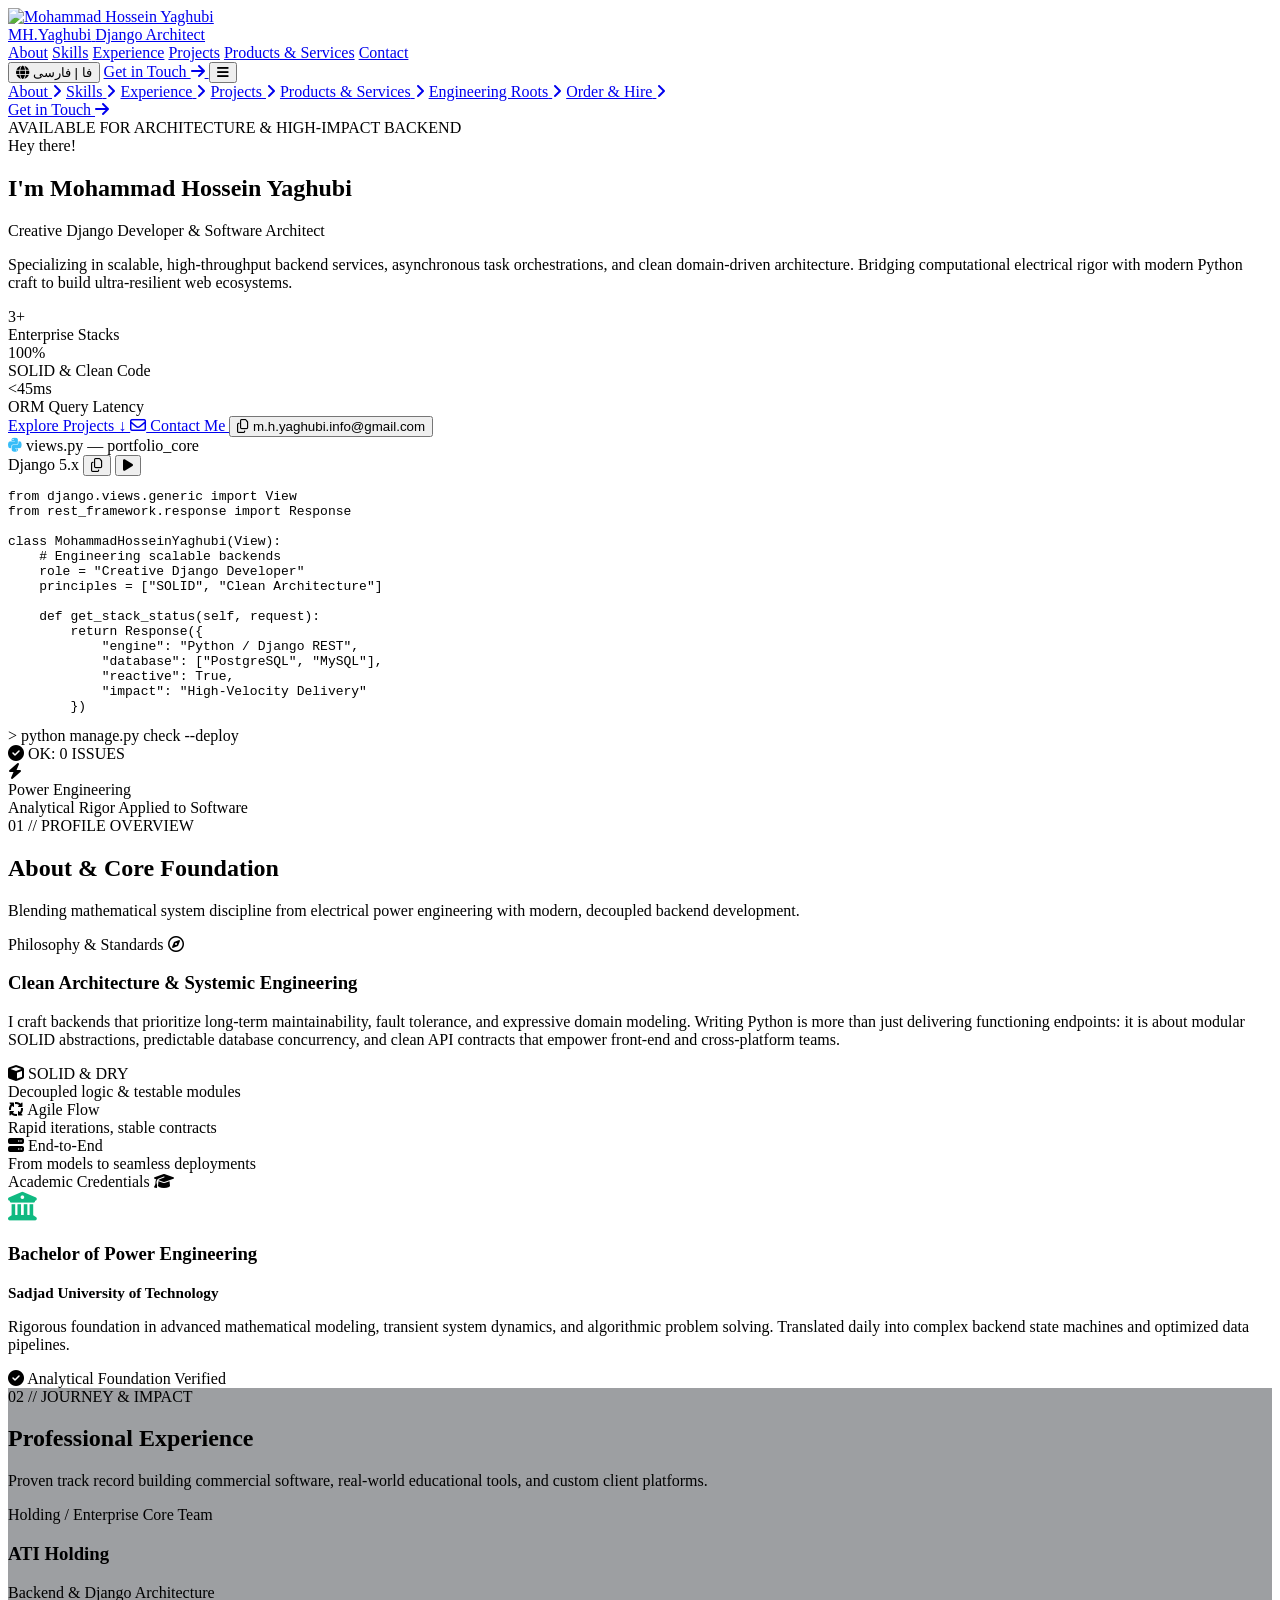
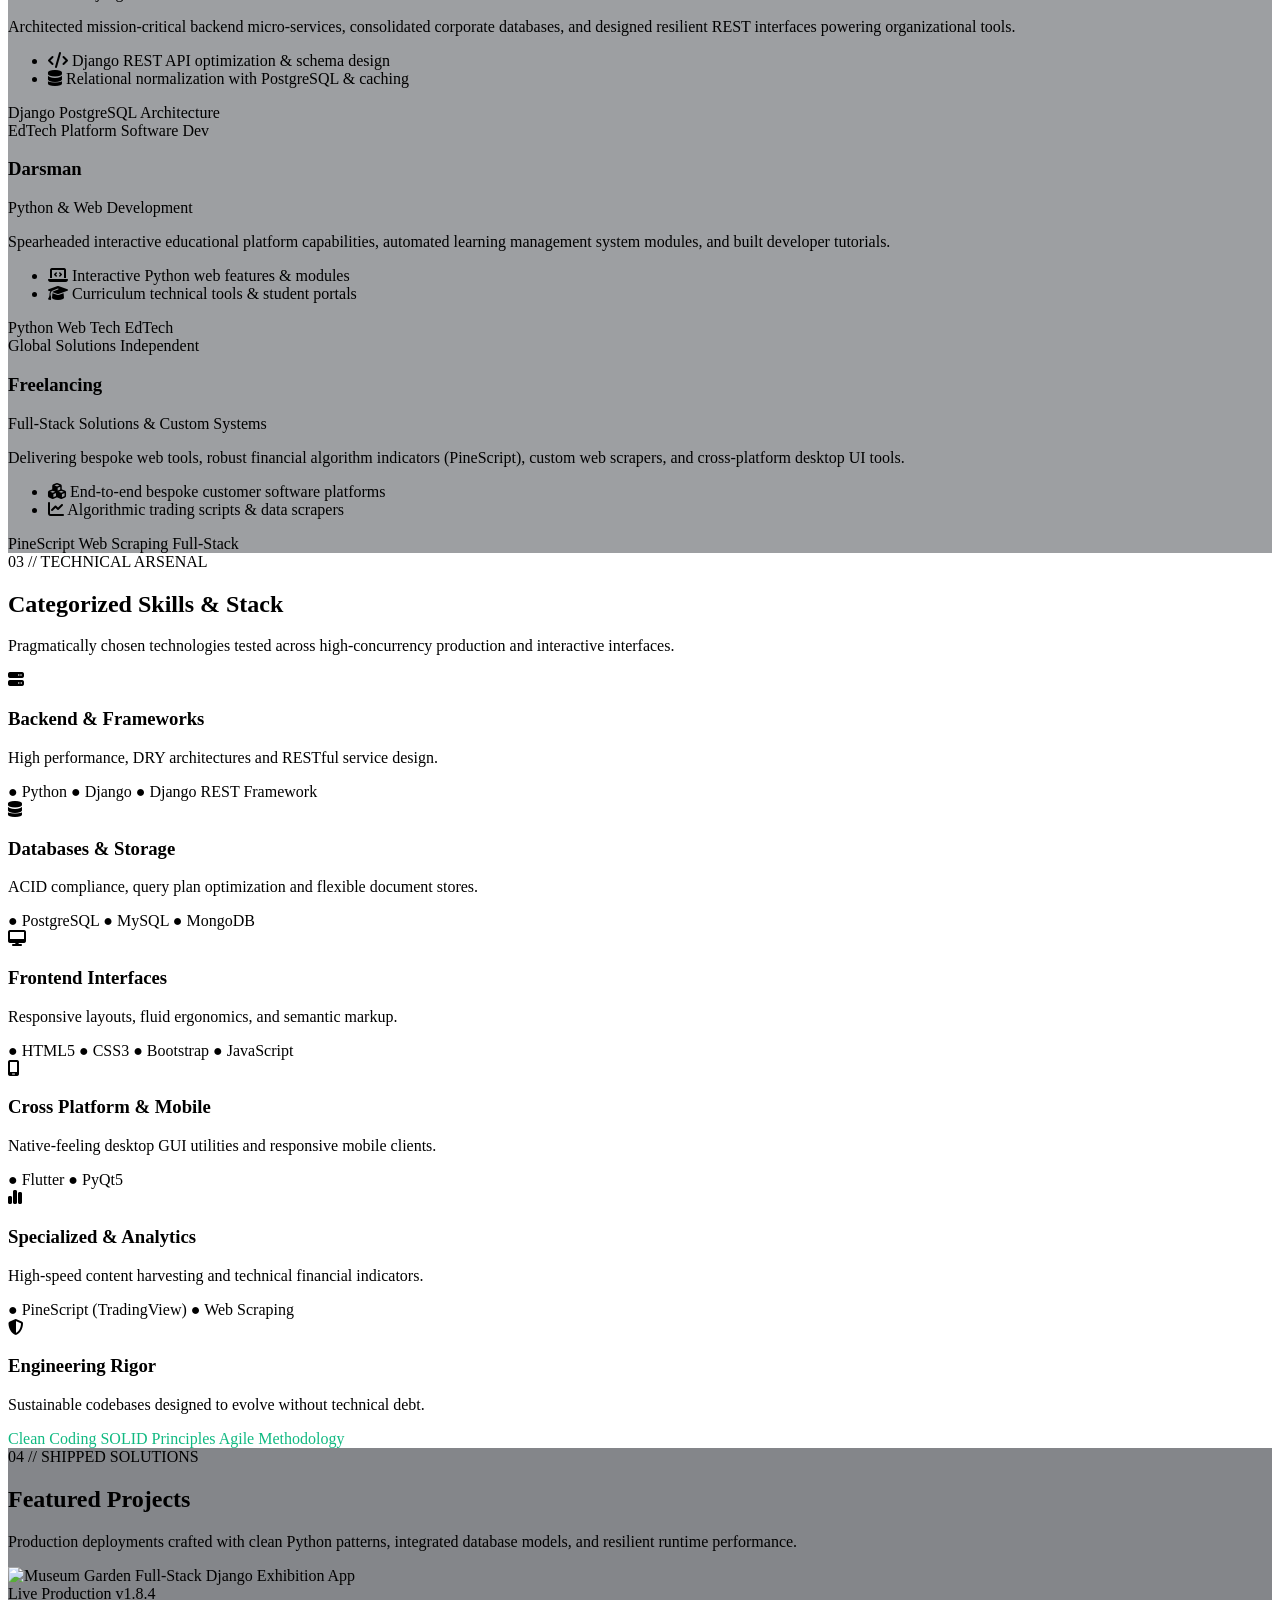
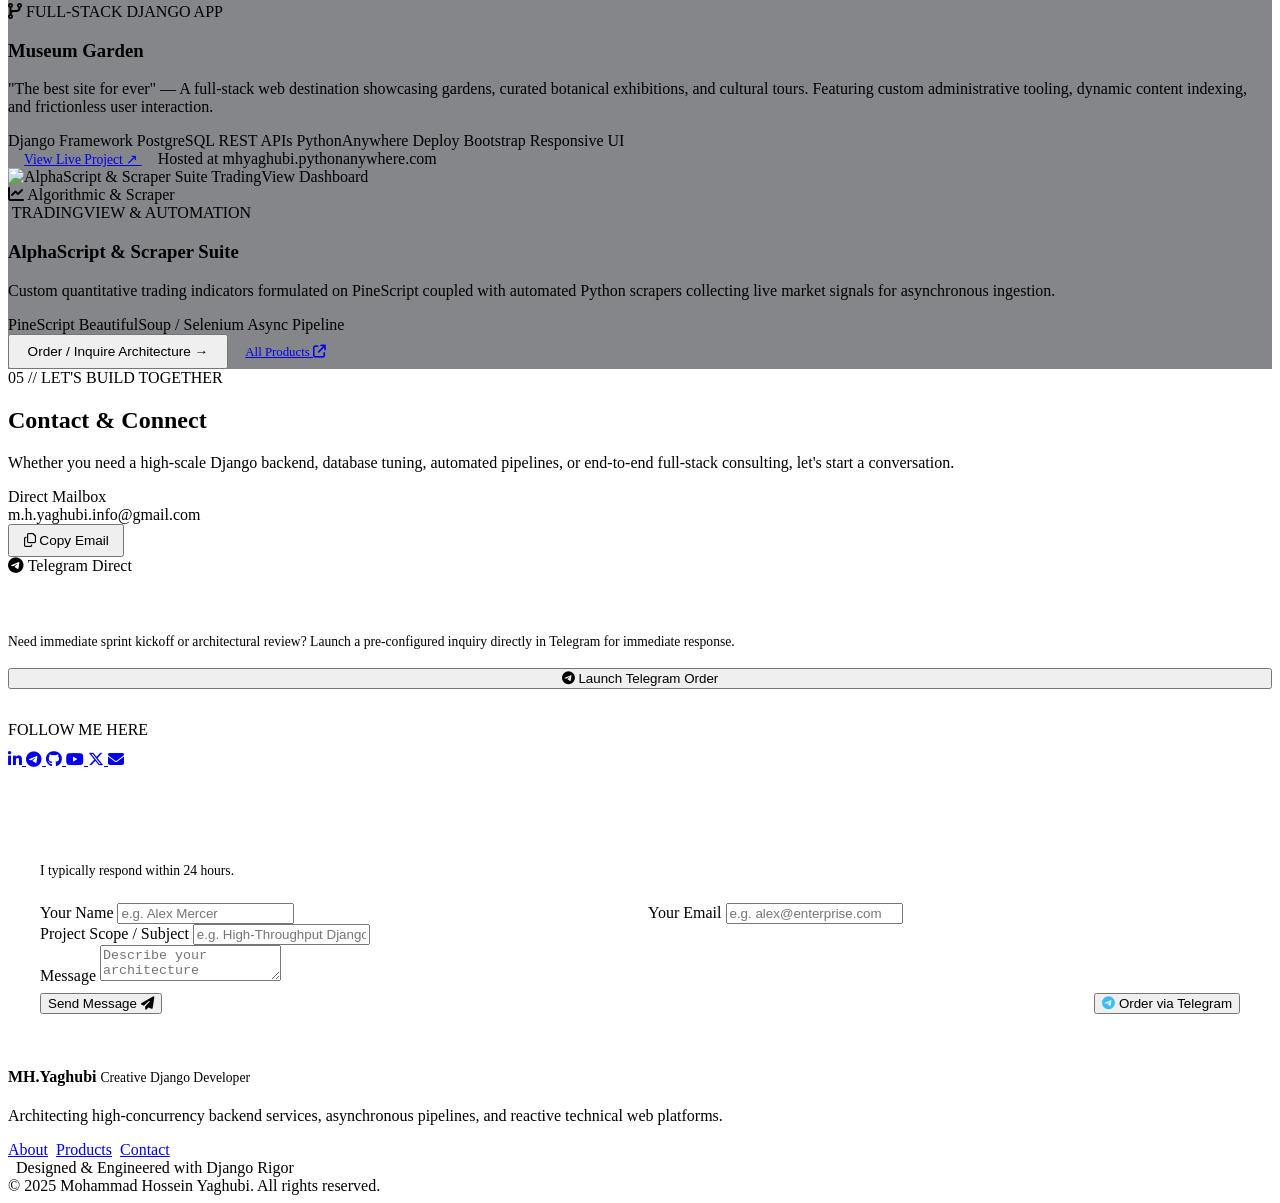
==== index.html @ 3ed3eb3c "add pages" ====
<!DOCTYPE html>
<html lang="en" dir="ltr">
<head>
  <meta charset="UTF-8">
  <meta name="viewport" content="width=device-width, initial-scale=1.0">
  <title>Mohammad Hossein Yaghubi | Creative Django Developer & Software Architect</title>
  <meta name="description" content="Portfolio of Mohammad Hossein Yaghubi — Creative Django Developer and Software Architect specializing in scalable, high-throughput backend services and clean architecture.">
  <meta property="og:title" content="Mohammad Hossein Yaghubi | Creative Django Developer">
  <meta property="og:description" content="High-concurrency backend services, asynchronous task orchestrations, and clean domain-driven architecture.">
  <meta property="og:type" content="website">
  <meta name="twitter:card" content="summary_large_image">

  <!-- Google Fonts: Space Grotesk, Plus Jakarta Sans, JetBrains Mono, Vazirmatn -->
  <link rel="preconnect" href="https://fonts.googleapis.com">
  <link rel="preconnect" href="https://fonts.gstatic.com" crossorigin>
  <link href="https://fonts.googleapis.com/css2?family=JetBrains+Mono:wght@400;500;600;700&family=Plus+Jakarta+Sans:wght@400;500;600;700;800&family=Space+Grotesk:wght@500;600;700&family=Vazirmatn:wght@400;500;600;700;800;900&display=swap" rel="stylesheet">

  <!-- Font Awesome CDN -->
  <link rel="stylesheet" href="https://cdnjs.cloudflare.com/ajax/libs/font-awesome/6.5.1/css/all.min.css" integrity="sha512-DTOQO9RWCH3ppGqcWaEA1BIZOC6xxalwEsw9c2QQeAIftl+Vegovlnee1c9QX4TctnWMn13TZye+giMm8e2LwA==" crossorigin="anonymous" referrerpolicy="no-referrer" />

  <!-- Main Stylesheet -->
  <link rel="stylesheet" href="./assets/css/style.css">
</head>
<body data-page-title-key="hero_title">

  <!-- ================= SITE HEADER ================= -->
  <header class="site-header">
    <div class="container header-inner">
      <a href="./index.html" class="brand-logo">
        <img src="./assets/images/avatar_mhy.jpg" alt="Mohammad Hossein Yaghubi" class="brand-avatar" />
        <div class="brand-title">
          <span class="brand-name">MH.Yaghubi</span>
          <span class="brand-tag">Django Architect</span>
        </div>
      </a>

      <!-- Desktop Nav -->
      <nav class="nav-desktop">
        <a href="#about" class="nav-link" data-i18n="nav_about">About</a>
        <a href="#skills" class="nav-link" data-i18n="nav_skills">Skills</a>
        <a href="#experience" class="nav-link" data-i18n="nav_experience">Experience</a>
        <a href="#projects" class="nav-link" data-i18n="nav_projects">Projects</a>
        <a href="./products.html" class="nav-link" data-i18n="nav_products">Products & Services</a>
        <a href="#contact" class="nav-link" data-i18n="nav_contact">Contact</a>
      </nav>

      <!-- Actions -->
      <div class="header-actions">
        <!-- Language Switcher -->
        <button class="lang-toggle-btn" aria-label="Toggle Language" title="تغییر زبان به فارسی / Switch language">
          <i class="fa-solid fa-globe"></i>
          <span class="lang-btn-text">فا | فارسی</span>
        </button>

        <!-- CTA -->
        <a href="#contact" class="btn-primary" data-i18n="nav_get_in_touch">
          Get in Touch <i class="fa-solid fa-arrow-right"></i>
        </a>

        <!-- Mobile Toggle Button -->
        <button class="mobile-menu-btn" aria-label="Open Navigation Menu">
          <i class="fa-solid fa-bars"></i>
        </button>
      </div>
    </div>

    <!-- Mobile Drawer -->
    <div class="mobile-drawer">
      <a href="#about" class="nav-link"><span data-i18n="nav_about">About</span> <i class="fa-solid fa-angle-right"></i></a>
      <a href="#skills" class="nav-link"><span data-i18n="nav_skills">Skills</span> <i class="fa-solid fa-angle-right"></i></a>
      <a href="#experience" class="nav-link"><span data-i18n="nav_experience">Experience</span> <i class="fa-solid fa-angle-right"></i></a>
      <a href="#projects" class="nav-link"><span data-i18n="nav_projects">Projects</span> <i class="fa-solid fa-angle-right"></i></a>
      <a href="./products.html" class="nav-link"><span data-i18n="nav_products">Products & Services</span> <i class="fa-solid fa-angle-right"></i></a>
      <a href="./about.html" class="nav-link"><span data-i18n="about_page_title">Engineering Roots</span> <i class="fa-solid fa-angle-right"></i></a>
      <a href="./contact.html" class="nav-link"><span data-i18n="contact_page_title">Order & Hire</span> <i class="fa-solid fa-angle-right"></i></a>
      <div class="mobile-drawer-footer">
        <a href="#contact" class="btn-primary" style="width:100%; justify-content:center;" data-i18n="nav_get_in_touch">
          Get in Touch <i class="fa-solid fa-arrow-right"></i>
        </a>
      </div>
    </div>
  </header>

  <!-- ================= HERO SECTION ================= -->
  <section class="hero-section">
    <div class="container hero-grid">
      <!-- Left Hero Column -->
      <div class="hero-content">
        <div class="status-pill">
          <span class="pulse-dot"></span>
          <span data-i18n="hero_status">AVAILABLE FOR ARCHITECTURE & HIGH-IMPACT BACKEND</span>
        </div>

        <div class="hero-greeting" data-i18n="hero_greeting">Hey there!</div>
        <h1 class="hero-title" data-i18n="hero_name">I'm Mohammad Hossein Yaghubi</h1>
        
        <div class="hero-subtitle">
          <span data-i18n="hero_title">Creative Django Developer</span>
          <span class="sub-role" data-i18n="hero_subtitle_role">& Software Architect</span>
        </div>

        <p class="hero-description" data-i18n="hero_desc">
          Specializing in scalable, high-throughput backend services, asynchronous task orchestrations, and clean domain-driven architecture. Bridging computational electrical rigor with modern Python craft to build ultra-resilient web ecosystems.
        </p>

        <!-- Metric Badges -->
        <div class="metrics-row">
          <div class="metric-card">
            <div class="metric-val">3+</div>
            <div class="metric-label" data-i18n="stat_stacks">Enterprise Stacks</div>
          </div>
          <div class="metric-card">
            <div class="metric-val">100%</div>
            <div class="metric-label" data-i18n="stat_solid">SOLID & Clean Code</div>
          </div>
          <div class="metric-card">
            <div class="metric-val">&lt;45ms</div>
            <div class="metric-label" data-i18n="stat_latency">ORM Query Latency</div>
          </div>
        </div>

        <!-- Hero CTAs -->
        <div class="hero-cta-group">
          <a href="#projects" class="btn-primary" data-i18n="btn_explore_projects">
            Explore Projects ↓
          </a>
          <a href="#contact" class="btn-glass" data-i18n="btn_contact_me">
            <i class="fa-regular fa-envelope"></i> Contact Me
          </a>
          <button class="email-copy-pill" title="Click to copy email">
            <i class="fa-regular fa-copy"></i>
            <span>m.h.yaghubi.info@gmail.com</span>
          </button>
        </div>
      </div>

      <!-- Right Column: Interactive Terminal Window -->
      <div class="hero-terminal-wrap">
        <div class="terminal-window">
          <div class="terminal-header">
            <div class="mac-controls">
              <span class="mac-dot dot-red"></span>
              <span class="mac-dot dot-yellow"></span>
              <span class="mac-dot dot-green"></span>
            </div>
            <div class="terminal-tab">
              <i class="fa-brands fa-python" style="color:#38BDF8"></i>
              <span data-i18n="terminal_tab_title">views.py — portfolio_core</span>
            </div>
            <div class="terminal-actions">
              <span class="terminal-pill-badge" data-i18n="terminal_badge">Django 5.x</span>
              <button class="terminal-btn terminal-copy-btn" title="Copy code"><i class="fa-regular fa-copy"></i></button>
              <button class="terminal-btn terminal-run-btn" title="Run Django check"><i class="fa-solid fa-play"></i></button>
            </div>
          </div>

          <pre class="terminal-code-body"><code><span class="code-keyword">from</span> django.views.generic <span class="code-keyword">import</span> <span class="code-class">View</span>
<span class="code-keyword">from</span> rest_framework.response <span class="code-keyword">import</span> <span class="code-class">Response</span>

<span class="code-keyword">class</span> <span class="code-class">MohammadHosseinYaghubi</span>(<span class="code-class">View</span>):
    <span class="code-comment"># Engineering scalable backends</span>
    role = <span class="code-str">"Creative Django Developer"</span>
    principles = [<span class="code-str">"SOLID"</span>, <span class="code-str">"Clean Architecture"</span>]

    <span class="code-keyword">def</span> <span class="code-func">get_stack_status</span>(<span class="code-var">self</span>, request):
        <span class="code-keyword">return</span> <span class="code-class">Response</span>({
            <span class="code-str">"engine"</span>: <span class="code-str">"Python / Django REST"</span>,
            <span class="code-str">"database"</span>: [<span class="code-str">"PostgreSQL"</span>, <span class="code-str">"MySQL"</span>],
            <span class="code-str">"reactive"</span>: <span class="code-keyword">True</span>,
            <span class="code-str">"impact"</span>: <span class="code-str">"High-Velocity Delivery"</span>
        })</code></pre>

          <div class="terminal-footer">
            <div class="terminal-cmd">
              <span class="caret">&gt;</span> python manage.py check --deploy
            </div>
            <div class="terminal-status-ok">
              <i class="fa-solid fa-circle-check"></i>
              <span data-i18n="terminal_status_ok">OK: 0 ISSUES</span>
            </div>
          </div>
        </div>

        <!-- Floating Power Engineering Badge -->
        <div class="power-eng-badge">
          <div class="badge-icon">
            <i class="fa-solid fa-bolt"></i>
          </div>
          <div>
            <div class="badge-text-title" data-i18n="power_eng_title">Power Engineering</div>
            <div class="badge-text-sub" data-i18n="power_eng_sub">Analytical Rigor Applied to Software</div>
          </div>
        </div>
      </div>
    </div>
  </section>

  <!-- ================= 01 // ABOUT & CORE FOUNDATION ================= -->
  <section id="about" class="section-wrapper">
    <div class="container">
      <div class="section-tag" data-i18n="sec1_tag">01 // PROFILE OVERVIEW</div>
      <h2 class="section-title" data-i18n="sec1_title">About & Core Foundation</h2>
      <p class="section-subtitle" data-i18n="sec1_subtitle">
        Blending mathematical system discipline from electrical power engineering with modern, decoupled backend development.
      </p>

      <div class="about-grid">
        <!-- Card 1: Philosophy & Standards -->
        <div class="glass-panel about-card">
          <div>
            <div class="about-card-header">
              <span class="card-pill-tag" data-i18n="philosophy_tag">Philosophy & Standards</span>
              <span class="card-icon-ghost"><i class="fa-regular fa-compass"></i></span>
            </div>
            <h3 class="about-card-title" data-i18n="philosophy_title">Clean Architecture & Systemic Engineering</h3>
            <p class="about-card-body" data-i18n="philosophy_desc">
              I craft backends that prioritize long-term maintainability, fault tolerance, and expressive domain modeling. Writing Python is more than just delivering functioning endpoints: it is about modular SOLID abstractions, predictable database concurrency, and clean API contracts that empower front-end and cross-platform teams.
            </p>
          </div>

          <div class="about-features-row">
            <div class="feature-micro-item">
              <div class="feature-micro-title"><i class="fa-solid fa-cube"></i> <span data-i18n="feature_solid_title">SOLID & DRY</span></div>
              <div class="feature-micro-desc" data-i18n="feature_solid_desc">Decoupled logic & testable modules</div>
            </div>
            <div class="feature-micro-item">
              <div class="feature-micro-title"><i class="fa-solid fa-arrows-spin"></i> <span data-i18n="feature_agile_title">Agile Flow</span></div>
              <div class="feature-micro-desc" data-i18n="feature_agile_desc">Rapid iterations, stable contracts</div>
            </div>
            <div class="feature-micro-item">
              <div class="feature-micro-title"><i class="fa-solid fa-server"></i> <span data-i18n="feature_e2e_title">End-to-End</span></div>
              <div class="feature-micro-desc" data-i18n="feature_e2e_desc">From models to seamless deployments</div>
            </div>
          </div>
        </div>

        <!-- Card 2: Academic Credentials -->
        <div class="glass-panel about-card">
          <div>
            <div class="about-card-header">
              <span class="card-pill-tag" data-i18n="academic_tag">Academic Credentials</span>
              <span class="card-icon-ghost"><i class="fa-solid fa-graduation-cap"></i></span>
            </div>
            <div style="font-size:1.8rem; color:#10B981; margin-bottom:0.75rem;">
              <i class="fa-solid fa-building-columns"></i>
            </div>
            <h3 class="about-card-title" data-i18n="academic_degree">Bachelor of Power Engineering</h3>
            <div style="font-size:0.95rem; font-weight:600; color:var(--cyan); margin-bottom:0.85rem;" data-i18n="academic_uni">
              Sadjad University of Technology
            </div>
            <p class="about-card-body" data-i18n="academic_desc">
              Rigorous foundation in advanced mathematical modeling, transient system dynamics, and algorithmic problem solving. Translated daily into complex backend state machines and optimized data pipelines.
            </p>
          </div>

          <div class="academic-badge">
            <i class="fa-solid fa-circle-check"></i>
            <span data-i18n="academic_verified">Analytical Foundation Verified</span>
          </div>
        </div>
      </div>
    </div>
  </section>

  <!-- ================= 02 // PROFESSIONAL EXPERIENCE ================= -->
  <section id="experience" class="section-wrapper" style="background: rgba(11, 15, 23, 0.4);">
    <div class="container">
      <div class="section-tag" data-i18n="sec2_tag">02 // JOURNEY & IMPACT</div>
      <h2 class="section-title" data-i18n="sec2_title">Professional Experience</h2>
      <p class="section-subtitle" data-i18n="sec2_subtitle">
        Proven track record building commercial software, real-world educational tools, and custom client platforms.
      </p>

      <div class="experience-grid">
        <!-- Exp 1: ATI Holding -->
        <div class="glass-panel experience-card">
          <div>
            <div class="exp-header">
              <span class="exp-company-tag" data-i18n="exp1_type">Holding / Enterprise</span>
              <span class="exp-role-tag" data-i18n="exp1_role">Core Team</span>
            </div>
            <h3 class="exp-company-name" data-i18n="exp1_company">ATI Holding</h3>
            <div class="exp-title" data-i18n="exp1_title">Backend & Django Architecture</div>
            <p class="exp-description" data-i18n="exp1_desc">
              Architected mission-critical backend micro-services, consolidated corporate databases, and designed resilient REST interfaces powering organizational tools.
            </p>
            <ul class="exp-bullet-list">
              <li class="exp-bullet-item"><i class="fa-solid fa-code"></i> <span data-i18n="exp1_b1">Django REST API optimization & schema design</span></li>
              <li class="exp-bullet-item"><i class="fa-solid fa-database"></i> <span data-i18n="exp1_b2">Relational normalization with PostgreSQL & caching</span></li>
            </ul>
          </div>
          <div class="tags-row">
            <span class="tag-badge">Django</span>
            <span class="tag-badge">PostgreSQL</span>
            <span class="tag-badge">Architecture</span>
          </div>
        </div>

        <!-- Exp 2: Darsman -->
        <div class="glass-panel experience-card">
          <div>
            <div class="exp-header">
              <span class="exp-company-tag" data-i18n="exp2_type">EdTech Platform</span>
              <span class="exp-role-tag" data-i18n="exp2_role">Software Dev</span>
            </div>
            <h3 class="exp-company-name" data-i18n="exp2_company">Darsman</h3>
            <div class="exp-title" data-i18n="exp2_title">Python & Web Development</div>
            <p class="exp-description" data-i18n="exp2_desc">
              Spearheaded interactive educational platform capabilities, automated learning management system modules, and built developer tutorials.
            </p>
            <ul class="exp-bullet-list">
              <li class="exp-bullet-item"><i class="fa-solid fa-laptop-code"></i> <span data-i18n="exp2_b1">Interactive Python web features & modules</span></li>
              <li class="exp-bullet-item"><i class="fa-solid fa-graduation-cap"></i> <span data-i18n="exp2_b2">Curriculum technical tools & student portals</span></li>
            </ul>
          </div>
          <div class="tags-row">
            <span class="tag-badge">Python</span>
            <span class="tag-badge">Web Tech</span>
            <span class="tag-badge">EdTech</span>
          </div>
        </div>

        <!-- Exp 3: Freelancing -->
        <div class="glass-panel experience-card">
          <div>
            <div class="exp-header">
              <span class="exp-company-tag" data-i18n="exp3_type">Global Solutions</span>
              <span class="exp-role-tag" data-i18n="exp3_role">Independent</span>
            </div>
            <h3 class="exp-company-name" data-i18n="exp3_company">Freelancing</h3>
            <div class="exp-title" data-i18n="exp3_title">Full-Stack Solutions & Custom Systems</div>
            <p class="exp-description" data-i18n="exp3_desc">
              Delivering bespoke web tools, robust financial algorithm indicators (PineScript), custom web scrapers, and cross-platform desktop UI tools.
            </p>
            <ul class="exp-bullet-list">
              <li class="exp-bullet-item"><i class="fa-solid fa-cubes"></i> <span data-i18n="exp3_b1">End-to-end bespoke customer software platforms</span></li>
              <li class="exp-bullet-item"><i class="fa-solid fa-chart-line"></i> <span data-i18n="exp3_b2">Algorithmic trading scripts & data scrapers</span></li>
            </ul>
          </div>
          <div class="tags-row">
            <span class="tag-badge">PineScript</span>
            <span class="tag-badge">Web Scraping</span>
            <span class="tag-badge">Full-Stack</span>
          </div>
        </div>
      </div>
    </div>
  </section>

  <!-- ================= 03 // CATEGORIZED SKILLS & STACK ================= -->
  <section id="skills" class="section-wrapper">
    <div class="container">
      <div class="section-tag" data-i18n="sec3_tag">03 // TECHNICAL ARSENAL</div>
      <h2 class="section-title" data-i18n="sec3_title">Categorized Skills & Stack</h2>
      <p class="section-subtitle" data-i18n="sec3_subtitle">
        Pragmatically chosen technologies tested across high-concurrency production and interactive interfaces.
      </p>

      <div class="skills-grid">
        <!-- 1. Backend & Frameworks -->
        <div class="glass-panel skill-card">
          <div class="skill-card-top">
            <div class="skill-icon-wrap"><i class="fa-solid fa-server"></i></div>
            <h3 class="skill-card-title" data-i18n="skill1_title">Backend & Frameworks</h3>
          </div>
          <p class="skill-card-desc" data-i18n="skill1_desc">High performance, DRY architectures and RESTful service design.</p>
          <div class="tags-row">
            <span class="tag-badge">● Python</span>
            <span class="tag-badge">● Django</span>
            <span class="tag-badge">● Django REST Framework</span>
          </div>
        </div>

        <!-- 2. Databases & Storage -->
        <div class="glass-panel skill-card">
          <div class="skill-card-top">
            <div class="skill-icon-wrap"><i class="fa-solid fa-database"></i></div>
            <h3 class="skill-card-title" data-i18n="skill2_title">Databases & Storage</h3>
          </div>
          <p class="skill-card-desc" data-i18n="skill2_desc">ACID compliance, query plan optimization and flexible document stores.</p>
          <div class="tags-row">
            <span class="tag-badge">● PostgreSQL</span>
            <span class="tag-badge">● MySQL</span>
            <span class="tag-badge">● MongoDB</span>
          </div>
        </div>

        <!-- 3. Frontend Interfaces -->
        <div class="glass-panel skill-card">
          <div class="skill-card-top">
            <div class="skill-icon-wrap"><i class="fa-solid fa-desktop"></i></div>
            <h3 class="skill-card-title" data-i18n="skill3_title">Frontend Interfaces</h3>
          </div>
          <p class="skill-card-desc" data-i18n="skill3_desc">Responsive layouts, fluid ergonomics, and semantic markup.</p>
          <div class="tags-row">
            <span class="tag-badge">● HTML5</span>
            <span class="tag-badge">● CSS3</span>
            <span class="tag-badge">● Bootstrap</span>
            <span class="tag-badge">● JavaScript</span>
          </div>
        </div>

        <!-- 4. Cross Platform & Mobile -->
        <div class="glass-panel skill-card">
          <div class="skill-card-top">
            <div class="skill-icon-wrap"><i class="fa-solid fa-mobile-screen"></i></div>
            <h3 class="skill-card-title" data-i18n="skill4_title">Cross Platform & Mobile</h3>
          </div>
          <p class="skill-card-desc" data-i18n="skill4_desc">Native-feeling desktop GUI utilities and responsive mobile clients.</p>
          <div class="tags-row">
            <span class="tag-badge">● Flutter</span>
            <span class="tag-badge">● PyQt5</span>
          </div>
        </div>

        <!-- 5. Specialized & Analytics -->
        <div class="glass-panel skill-card">
          <div class="skill-card-top">
            <div class="skill-icon-wrap"><i class="fa-solid fa-chart-simple"></i></div>
            <h3 class="skill-card-title" data-i18n="skill5_title">Specialized & Analytics</h3>
          </div>
          <p class="skill-card-desc" data-i18n="skill5_desc">High-speed content harvesting and technical financial indicators.</p>
          <div class="tags-row">
            <span class="tag-badge">● PineScript (TradingView)</span>
            <span class="tag-badge">● Web Scraping</span>
          </div>
        </div>

        <!-- 6. Engineering Rigor -->
        <div class="glass-panel skill-card">
          <div class="skill-card-top">
            <div class="skill-icon-wrap"><i class="fa-solid fa-shield-halved"></i></div>
            <h3 class="skill-card-title" data-i18n="skill6_title">Engineering Rigor</h3>
          </div>
          <p class="skill-card-desc" data-i18n="skill6_desc">Sustainable codebases designed to evolve without technical debt.</p>
          <div class="tags-row">
            <span class="tag-badge" style="color:#10B981">Clean Coding</span>
            <span class="tag-badge" style="color:#10B981">SOLID Principles</span>
            <span class="tag-badge" style="color:#10B981">Agile Methodology</span>
          </div>
        </div>
      </div>
    </div>
  </section>

  <!-- ================= 04 // FEATURED PROJECTS ================= -->
  <section id="projects" class="section-wrapper" style="background: rgba(11, 15, 23, 0.5);">
    <div class="container">
      <div class="section-tag" data-i18n="sec4_tag">04 // SHIPPED SOLUTIONS</div>
      <h2 class="section-title" data-i18n="sec4_title">Featured Projects</h2>
      <p class="section-subtitle" data-i18n="sec4_subtitle">
        Production deployments crafted with clean Python patterns, integrated database models, and resilient runtime performance.
      </p>

      <div class="projects-grid">
        <!-- Project 1: Museum Garden -->
        <div class="glass-panel project-card">
          <div>
            <div class="project-mockup-frame">
              <!-- Visual Mockup Image: Museum Garden Portal -->
              <img src="./assets/images/museum_garden_mockup.jpg" alt="Museum Garden Full-Stack Django Exhibition App" class="project-mockup-img" loading="lazy" referrerpolicy="no-referrer">

              <div class="mockup-overlay-badge">
                <span class="pulse-dot"></span>
                <span data-i18n="proj1_badge">Live Production v1.8.4</span>
              </div>
            </div>

            <div class="project-subhead">
              <i class="fa-solid fa-code-branch" style="color:var(--cyan)"></i>
              <span data-i18n="proj1_sub">FULL-STACK DJANGO APP</span>
            </div>
            <h3 class="project-title" data-i18n="proj1_title">Museum Garden</h3>
            <p class="project-quote" data-i18n="proj1_quote">
              "The best site for ever" — A full-stack web destination showcasing gardens, curated botanical exhibitions, and cultural tours. Featuring custom administrative tooling, dynamic content indexing, and frictionless user interaction.
            </p>

            <div class="tags-row" style="margin-top:0.75rem;">
              <span class="tag-badge">Django Framework</span>
              <span class="tag-badge">PostgreSQL</span>
              <span class="tag-badge">REST APIs</span>
              <span class="tag-badge">PythonAnywhere Deploy</span>
              <span class="tag-badge">Bootstrap Responsive UI</span>
            </div>
          </div>

          <div class="project-footer">
            <a href="https://mhyaghubi.pythonanywhere.com" target="_blank" rel="noopener noreferrer" class="btn-primary" style="padding: 0.5rem 1rem; font-size:0.85rem;" data-i18n="proj1_btn">
              View Live Project ↗
            </a>
            <span class="project-host-note" data-i18n="proj1_host">Hosted at mhyaghubi.pythonanywhere.com</span>
          </div>
        </div>

        <!-- Project 2: AlphaScript & Scraper Suite -->
        <div class="glass-panel project-card">
          <div>
            <div class="project-mockup-frame">
              <!-- Visual Mockup Image: Quantum Trading Hub / AlphaScript & Scraper Suite -->
              <img src="./assets/images/alphascript_trading_mockup.jpg" alt="AlphaScript & Scraper Suite TradingView Dashboard" class="project-mockup-img" loading="lazy" referrerpolicy="no-referrer">

              <div class="mockup-overlay-badge" style="border-color:rgba(56, 189, 248, 0.4); color:var(--cyan)">
                <i class="fa-solid fa-chart-line"></i>
                <span data-i18n="proj2_badge">Algorithmic & Scraper</span>
              </div>
            </div>

            <div class="project-subhead">
              <i class="fa-solid fa-chart-candlestick" style="color:var(--cyan)"></i>
              <span data-i18n="proj2_sub">TRADINGVIEW & AUTOMATION</span>
            </div>
            <h3 class="project-title" data-i18n="proj2_title">AlphaScript & Scraper Suite</h3>
            <p class="project-quote" data-i18n="proj2_quote">
              Custom quantitative trading indicators formulated on PineScript coupled with automated Python scrapers collecting live market signals for asynchronous ingestion.
            </p>

            <div class="tags-row" style="margin-top:0.75rem;">
              <span class="tag-badge">PineScript</span>
              <span class="tag-badge">BeautifulSoup / Selenium</span>
              <span class="tag-badge">Async Pipeline</span>
            </div>
          </div>

          <div class="project-footer">
            <button class="btn-primary btn-launch-telegram" data-service="AlphaScript & Quantitative Trading Indicator Suite" style="padding: 0.5rem 1.1rem; font-size:0.85rem;" data-i18n="proj2_btn">
              Order / Inquire Architecture →
            </button>
            <a href="./products.html" class="btn-glass" style="padding: 0.5rem 0.85rem; font-size:0.8rem;">
              All Products <i class="fa-solid fa-arrow-up-right-from-square"></i>
            </a>
          </div>
        </div>
      </div>
    </div>
  </section>

  <!-- ================= 05 // CONTACT & CONNECT ================= -->
  <section id="contact" class="section-wrapper">
    <div class="container">
      <div class="section-tag" data-i18n="sec5_tag">05 // LET'S BUILD TOGETHER</div>
      <h2 class="section-title" data-i18n="sec5_title">Contact & Connect</h2>
      <p class="section-subtitle" data-i18n="sec5_subtitle">
        Whether you need a high-scale Django backend, database tuning, automated pipelines, or end-to-end full-stack consulting, let's start a conversation.
      </p>

      <div class="contact-grid">
        <!-- Left: Direct Mailbox & Links -->
        <div>
          <div class="direct-mail-box">
            <div class="mail-label" data-i18n="direct_mailbox">Direct Mailbox</div>
            <div class="mail-address">m.h.yaghubi.info@gmail.com</div>
            <button class="btn-glass btn-copy-email" style="font-size:0.85rem; padding:0.45rem 0.85rem;" data-i18n="btn_copy_email">
              <i class="fa-regular fa-copy"></i> Copy Email
            </button>
          </div>

          <!-- Telegram Quick Order Callout -->
          <div class="telegram-order-card">
            <div class="tg-badge">
              <i class="fa-brands fa-telegram"></i> Telegram Direct
            </div>
            <h4 style="font-family:var(--font-heading); font-size:1.15rem; color:#FFF; margin-bottom:0.45rem;" data-i18n="tg_card_title">
              Direct Telegram Ordering & Instant Hire
            </h4>
            <p style="font-size:0.85rem; color:var(--text-secondary); margin-bottom:1.15rem;" data-i18n="tg_card_desc">
              Need immediate sprint kickoff or architectural review? Launch a pre-configured inquiry directly in Telegram for immediate response.
            </p>
            <button class="btn-primary btn-launch-telegram" data-service="High-Impact Django Backend Sprint" style="width: 100%; justify-content: center;" data-i18n="tg_btn_action">
              <i class="fa-brands fa-telegram"></i> Launch Telegram Order
            </button>
          </div>

          <!-- Social Anchors -->
          <div style="margin-top:2rem;">
            <div class="mail-label" style="margin-bottom:0.75rem;" data-i18n="follow_me">FOLLOW ME HERE</div>
            <div class="social-links-row">
              <a href="https://linkedin.com/in/mhyaghubi" target="_blank" rel="noopener noreferrer" class="social-btn" title="LinkedIn">
                <i class="fa-brands fa-linkedin-in"></i>
              </a>
              <a href="https://t.me/mhycoding" target="_blank" rel="noopener noreferrer" class="social-btn" title="Telegram (@mhycoding)">
                <i class="fa-brands fa-telegram"></i>
              </a>
              <a href="https://github.com/mhyaghubi" target="_blank" rel="noopener noreferrer" class="social-btn" title="GitHub">
                <i class="fa-brands fa-github"></i>
              </a>
              <a href="https://youtube.com/@mhyaghubi" target="_blank" rel="noopener noreferrer" class="social-btn" title="YouTube">
                <i class="fa-brands fa-youtube"></i>
              </a>
              <a href="https://x.com/mhyaghubi" target="_blank" rel="noopener noreferrer" class="social-btn" title="X (Twitter)">
                <i class="fa-brands fa-x-twitter"></i>
              </a>
              <a href="mailto:m.h.yaghubi.info@gmail.com" class="social-btn" title="Email Direct">
                <i class="fa-solid fa-envelope"></i>
              </a>
            </div>
          </div>
        </div>

        <!-- Right: Send a Message Form -->
        <div class="glass-panel" style="padding:2rem;">
          <h3 style="font-family:var(--font-heading); font-size:1.4rem; color:#FFF; margin-bottom:0.25rem;" data-i18n="form_send_header">
            Send a Message
          </h3>
          <p style="font-size:0.85rem; color:var(--text-muted); margin-bottom:1.5rem;" data-i18n="form_response_time">
            I typically respond within 24 hours.
          </p>

          <form id="contactForm">
            <div style="display:grid; grid-template-columns: 1fr 1fr; gap:1rem;">
              <div class="form-group">
                <label class="form-label" data-i18n="lbl_your_name">Your Name</label>
                <input type="text" name="name" class="form-input" placeholder="e.g. Alex Mercer" data-i18n-ph="ph_name" required>
              </div>
              <div class="form-group">
                <label class="form-label" data-i18n="lbl_your_email">Your Email</label>
                <input type="email" name="email" class="form-input" placeholder="e.g. alex@enterprise.com" data-i18n-ph="ph_email" required>
              </div>
            </div>

            <div class="form-group">
              <label class="form-label" data-i18n="lbl_project_scope">Project Scope / Subject</label>
              <input type="text" name="scope" class="form-input" placeholder="e.g. High-Throughput Django REST API Consultation" data-i18n-ph="ph_scope" required>
            </div>

            <div class="form-group">
              <label class="form-label" data-i18n="lbl_message">Message</label>
              <textarea name="message" class="form-textarea" placeholder="Describe your architecture requirements, timelines, or questions..." data-i18n-ph="ph_message" required></textarea>
            </div>

            <div style="display:flex; align-items:center; justify-content:space-between; flex-wrap:wrap; gap:1rem; margin-top:0.5rem;">
              <button type="submit" class="btn-primary" data-i18n="btn_send_message">
                Send Message <i class="fa-solid fa-paper-plane"></i>
              </button>
              <button type="button" class="btn-glass btn-launch-telegram" data-service="Full Consultation" data-i18n="btn_send_telegram">
                <i class="fa-brands fa-telegram" style="color:#38BDF8"></i> Order via Telegram
              </button>
            </div>
          </form>
        </div>
      </div>
    </div>
  </section>

  <!-- ================= SITE FOOTER ================= -->
  <footer class="site-footer">
    <div class="container">
      <div class="footer-top">
        <div class="footer-brand">
          <h4>MH.Yaghubi <span style="font-size:0.85rem; color:var(--teal-emerald); font-weight:400;">Creative Django Developer</span></h4>
          <p data-i18n="footer_desc">Architecting high-concurrency backend services, asynchronous pipelines, and reactive technical web platforms.</p>
        </div>

        <div style="display:flex; align-items:center; gap:0.5rem;">
          <a href="./about.html" class="nav-link" data-i18n="nav_about">About</a>
          <a href="./products.html" class="nav-link" data-i18n="nav_products">Products</a>
          <a href="./contact.html" class="nav-link" data-i18n="nav_contact">Contact</a>
        </div>
      </div>

      <div class="footer-bottom">
        <div style="display:flex; align-items:center; gap:0.5rem;">
          <span class="pulse-dot"></span>
          <span data-i18n="footer_django_rigor">Designed & Engineered with Django Rigor</span>
        </div>
        <div data-i18n="footer_copyright">
          © 2025 Mohammad Hossein Yaghubi. All rights reserved.
        </div>
      </div>
    </div>
  </footer>

  <!-- Toast Notification placeholder -->
  <div class="toast-notice"></div>

  <!-- Scripts -->
  <script src="./assets/js/i18n.js"></script>
  <script src="./assets/js/main.js"></script>
</body>
</html>
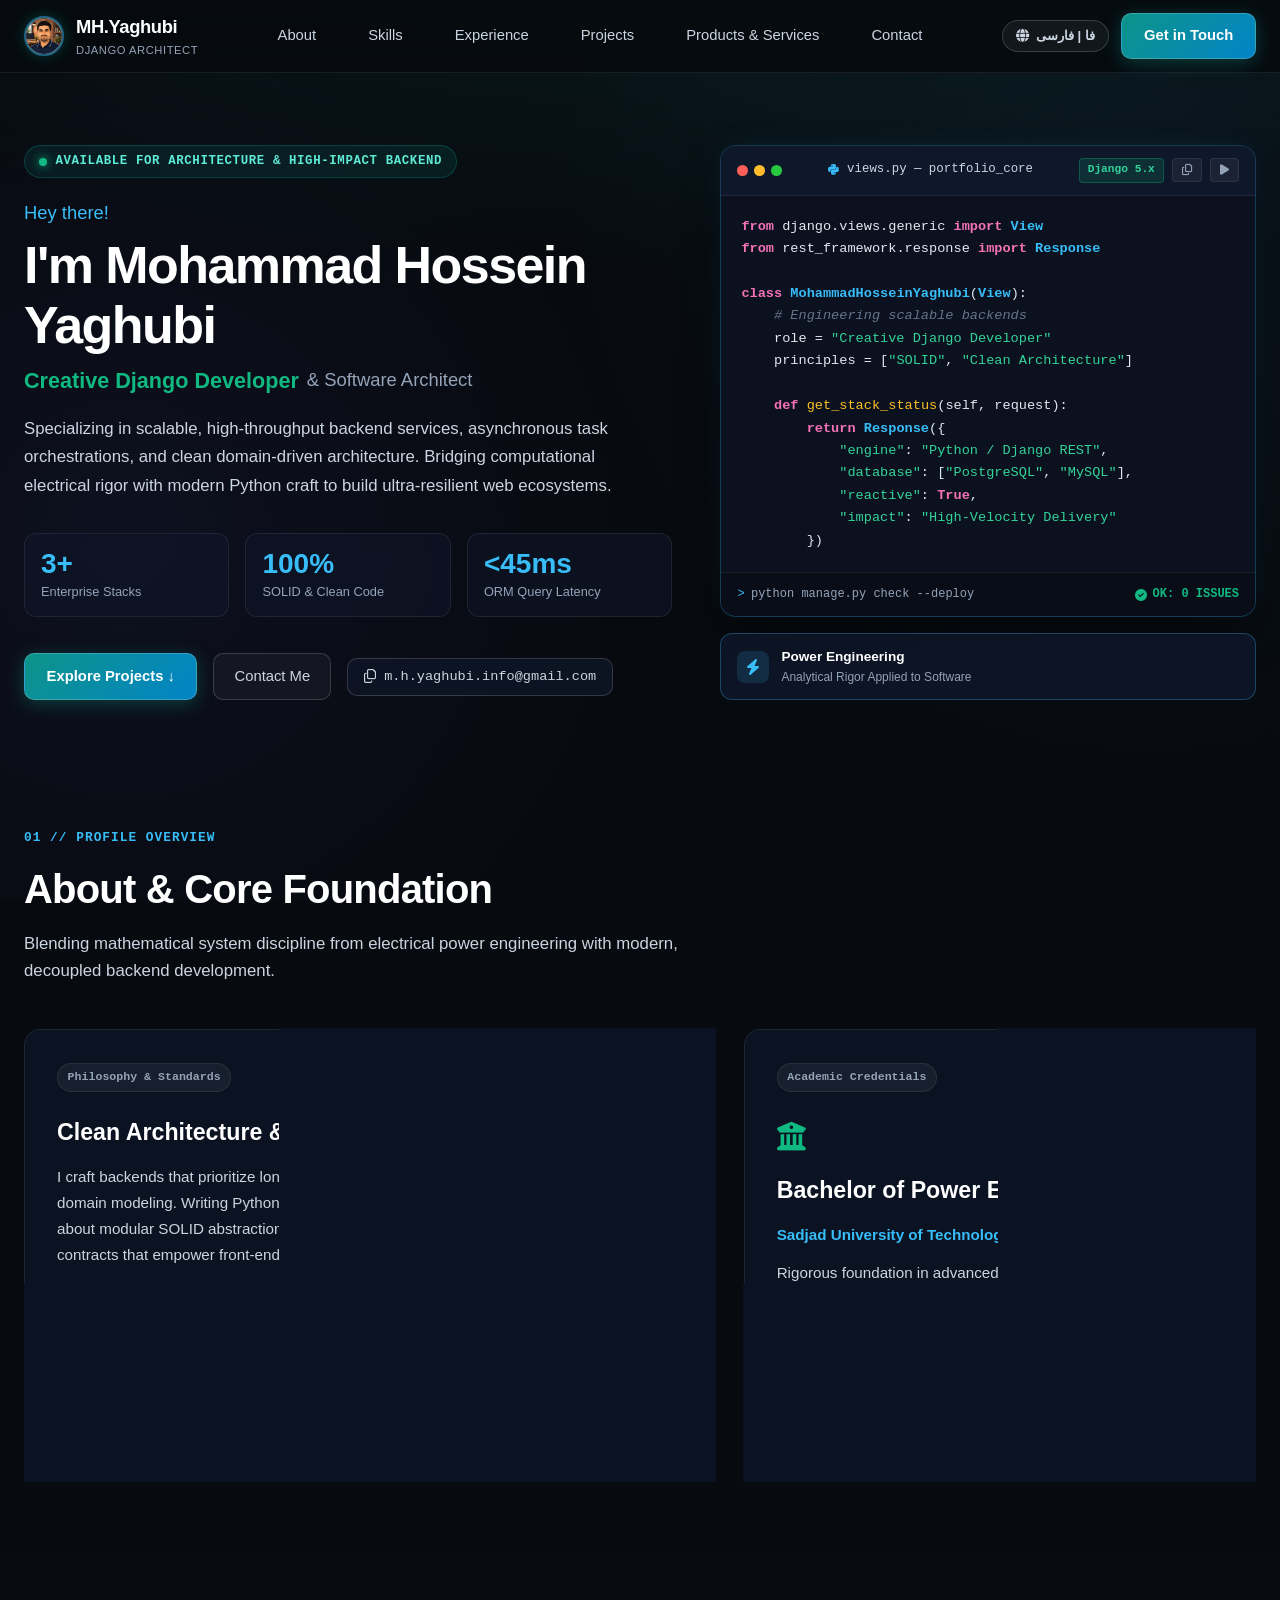
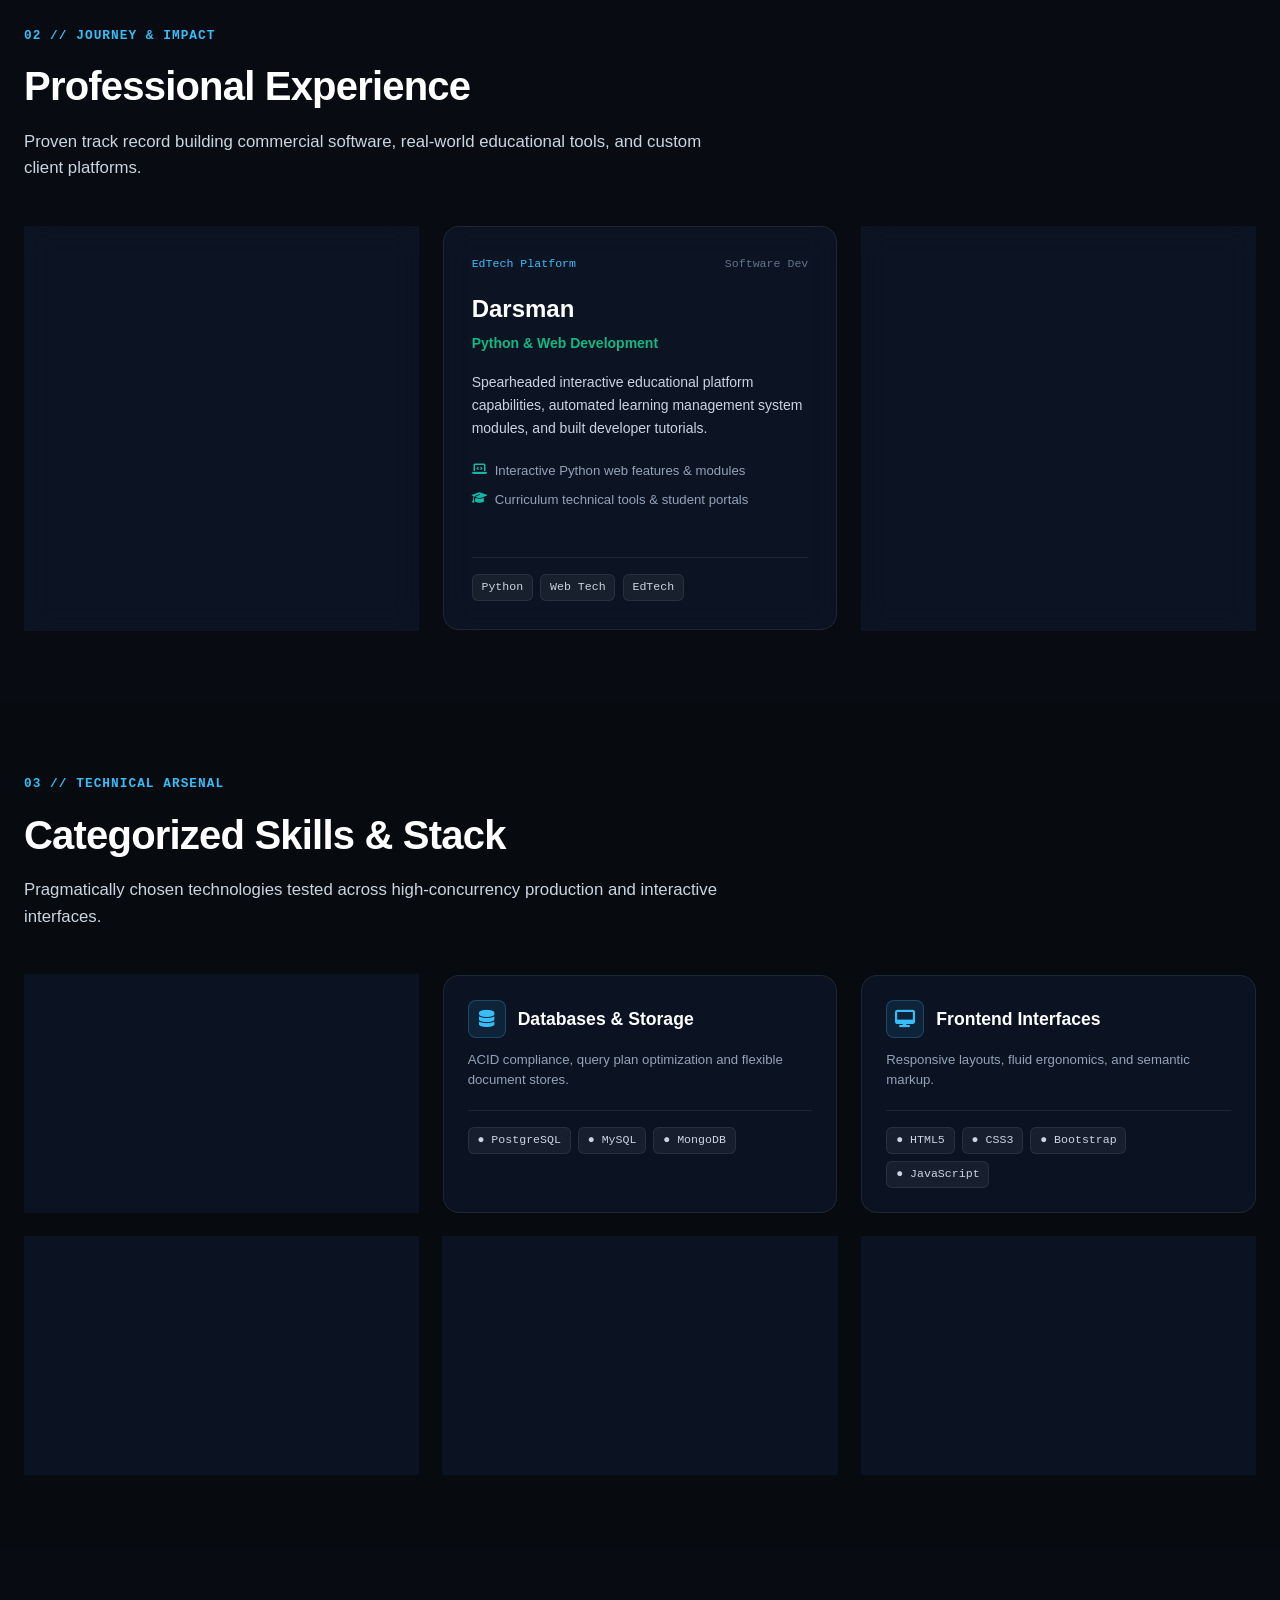
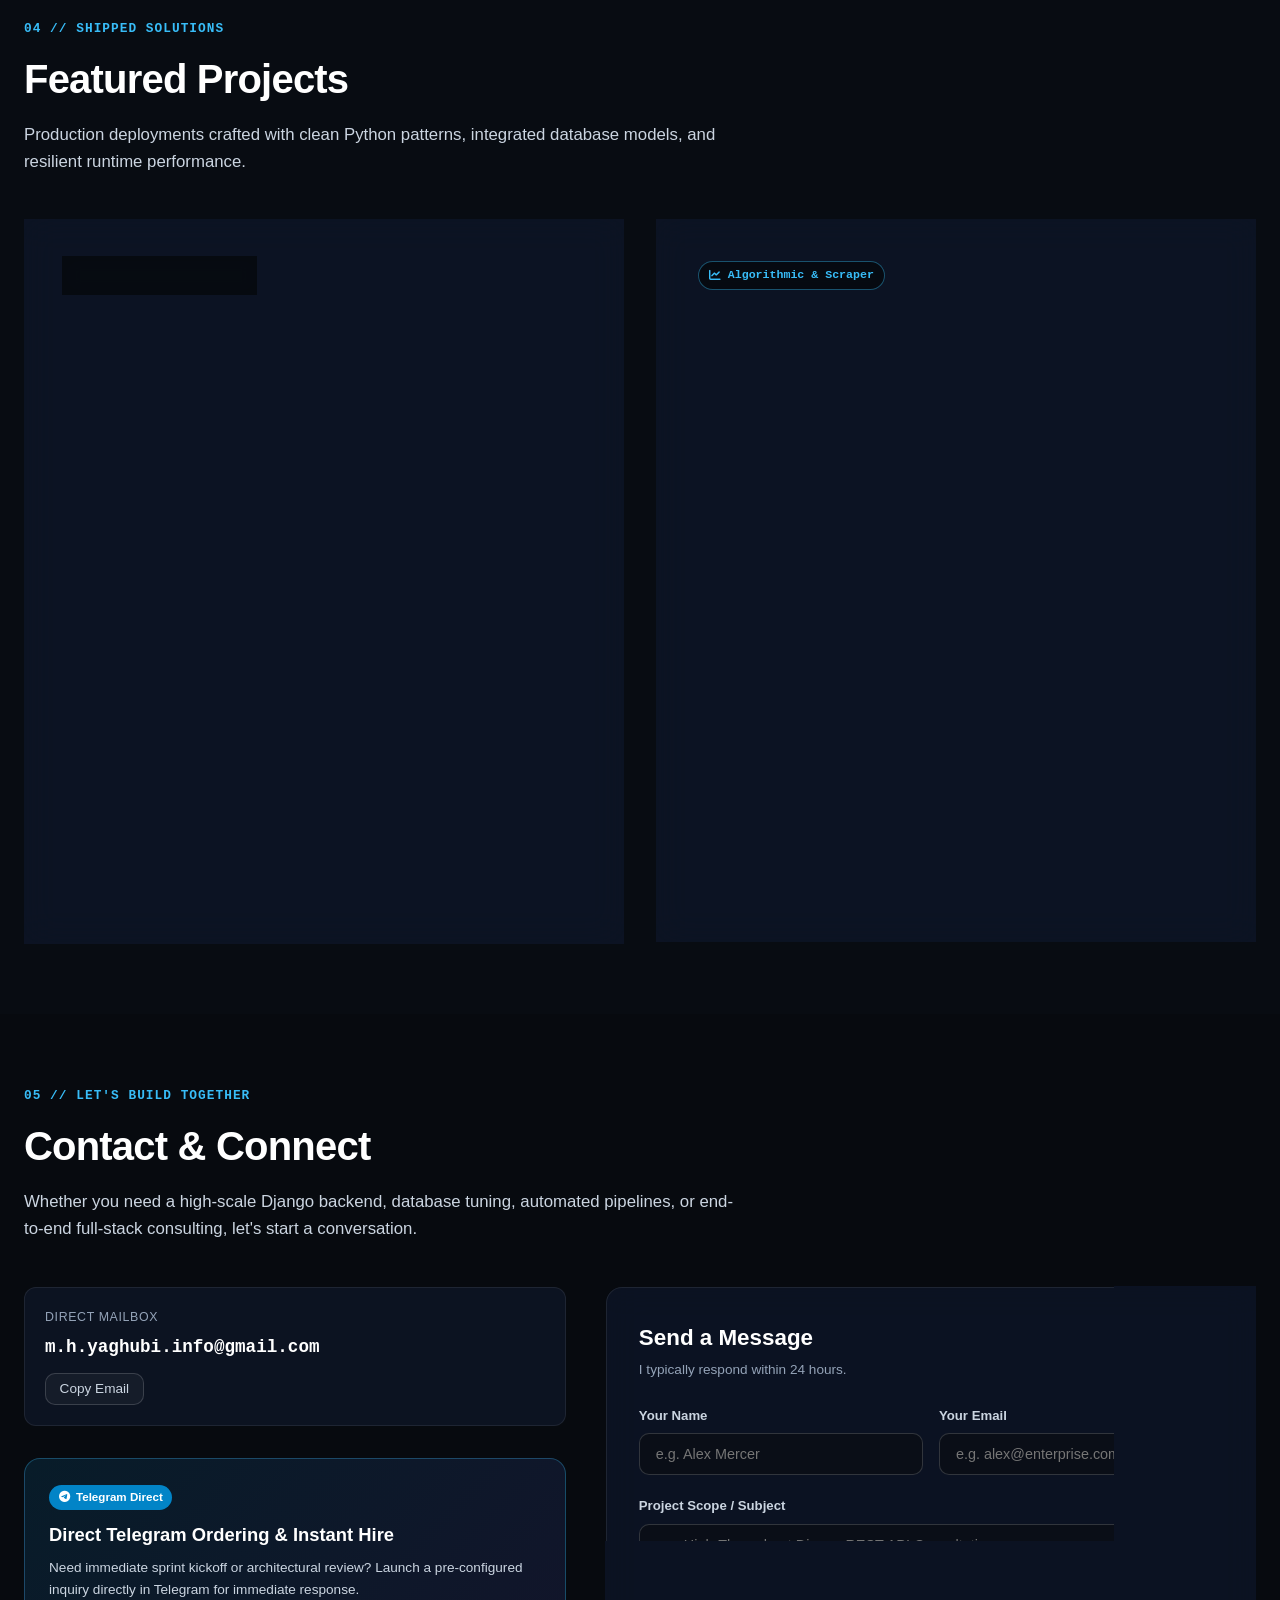
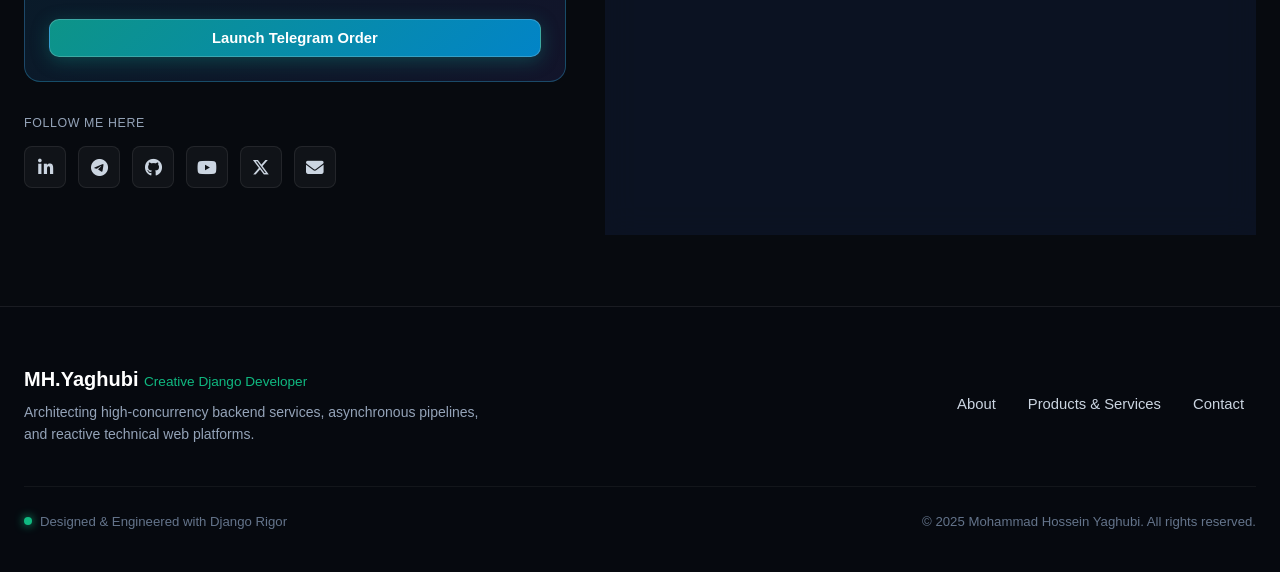
==== commit 868a1702: "google tag" ====
--- a/index.html
+++ b/index.html
@@ -15,6 +15,9 @@
   <link rel="preconnect" href="https://fonts.gstatic.com" crossorigin>
   <link href="https://fonts.googleapis.com/css2?family=JetBrains+Mono:wght@400;500;600;700&family=Plus+Jakarta+Sans:wght@400;500;600;700;800&family=Space+Grotesk:wght@500;600;700&family=Vazirmatn:wght@400;500;600;700;800;900&display=swap" rel="stylesheet">
 
+  <!-- Google tag (gtag.js) -->
+  <script async src="https://www.googletagmanager.com/gtag/js?id=G-JVX8Q59K3M"></script> <script> window.dataLayer = window.dataLayer || []; function gtag(){dataLayer.push(arguments);} gtag('js', new Date()); gtag('config', 'G-JVX8Q59K3M'); </script>
+  
   <!-- Font Awesome CDN -->
   <link rel="stylesheet" href="https://cdnjs.cloudflare.com/ajax/libs/font-awesome/6.5.1/css/all.min.css" integrity="sha512-DTOQO9RWCH3ppGqcWaEA1BIZOC6xxalwEsw9c2QQeAIftl+Vegovlnee1c9QX4TctnWMn13TZye+giMm8e2LwA==" crossorigin="anonymous" referrerpolicy="no-referrer" />
 
--- a/assets/css/style.css
+++ b/assets/css/style.css
@@ -0,0 +1,2084 @@
+/* ==========================================================================
+   MOHAMMAD HOSSEIN YAGHUBI - PORTFOLIO DESIGN SYSTEM
+   Theme: Midnight Matrix & Technical Minimalism
+   Full RTL & LTR Bilingual Support (English / Persian)
+   ========================================================================== */
+
+:root {
+  --bg-canvas: #070A0F;
+  --bg-surface: #0B0F17;
+  --bg-card: rgba(15, 23, 42, 0.72);
+  --bg-card-hover: rgba(22, 32, 56, 0.85);
+  --bg-glass-input: rgba(11, 15, 23, 0.9);
+  
+  --primary: #0D9488;
+  --primary-light: #14B8A6;
+  --primary-glow: rgba(13, 148, 136, 0.35);
+  --teal-emerald: #10B981;
+  --cyan: #38BDF8;
+  --cyan-glow: rgba(56, 189, 248, 0.25);
+  --indigo: #6366F1;
+  --indigo-glow: rgba(99, 102, 241, 0.25);
+  --amber: #F59E0B;
+  
+  --text-primary: #F8FAFC;
+  --text-secondary: #CBD5E1;
+  --text-muted: #94A3B8;
+  --text-dim: #64748B;
+  
+  --border-glass: rgba(255, 255, 255, 0.08);
+  --border-glass-bright: rgba(255, 255, 255, 0.16);
+  --border-glow: rgba(56, 189, 248, 0.3);
+  
+  --font-heading: 'Space Grotesk', -apple-system, BlinkMacSystemFont, sans-serif;
+  --font-body: 'Plus Jakarta Sans', -apple-system, BlinkMacSystemFont, sans-serif;
+  --font-mono: 'JetBrains Mono', monospace;
+  --font-persian: 'Vazirmatn', -apple-system, BlinkMacSystemFont, sans-serif;
+
+  --transition-fast: 0.18s ease;
+  --transition-normal: 0.3s cubic-bezier(0.16, 1, 0.3, 1);
+  --transition-slow: 0.5s cubic-bezier(0.16, 1, 0.3, 1);
+}
+
+/* Base reset */
+*, *::before, *::after {
+  box-sizing: border-box;
+  margin: 0;
+  padding: 0;
+}
+
+html {
+  scroll-behavior: smooth;
+  font-size: 16px;
+  background-color: var(--bg-canvas);
+  color: var(--text-primary);
+  overflow-x: hidden;
+  max-width: 100vw;
+  width: 100%;
+}
+
+body {
+  font-family: var(--font-body);
+  line-height: 1.6;
+  overflow-x: hidden;
+  max-width: 100vw;
+  width: 100%;
+  background-color: var(--bg-canvas);
+  background-image: 
+    radial-gradient(ellipse 80% 50% at 50% -20%, rgba(13, 148, 136, 0.15), transparent),
+    radial-gradient(circle 600px at 90% 20%, rgba(56, 189, 248, 0.06), transparent),
+    radial-gradient(circle 500px at 10% 60%, rgba(99, 102, 241, 0.07), transparent);
+  background-attachment: fixed;
+  min-height: 100vh;
+}
+
+/* Persian / RTL Typography & Layout Adjustments */
+[dir="rtl"] {
+  direction: rtl;
+  text-align: right;
+  font-family: var(--font-persian);
+}
+
+[dir="rtl"] h1, 
+[dir="rtl"] h2, 
+[dir="rtl"] h3, 
+[dir="rtl"] h4, 
+[dir="rtl"] .font-heading {
+  font-family: var(--font-persian);
+  letter-spacing: 0 !important;
+}
+
+[dir="rtl"] .font-mono {
+  font-family: var(--font-mono), var(--font-persian);
+  direction: ltr;
+  display: inline-block;
+  text-align: left;
+}
+
+[dir="rtl"] .code-terminal,
+[dir="rtl"] .ltr-code {
+  direction: ltr !important;
+  text-align: left !important;
+}
+
+/* Container */
+.container {
+  width: 100%;
+  max-width: 1280px;
+  margin-left: auto;
+  margin-right: auto;
+  padding-left: 1.5rem;
+  padding-right: 1.5rem;
+}
+
+@media (max-width: 640px) {
+  .container {
+    padding-left: 1rem;
+    padding-right: 1rem;
+  }
+}
+
+/* Glassmorphic Panels */
+.glass-panel {
+  background: var(--bg-card);
+  backdrop-filter: blur(16px);
+  -webkit-backdrop-filter: blur(16px);
+  border: 1px solid var(--border-glass);
+  border-radius: 1rem;
+  transition: transform var(--transition-normal), border-color var(--transition-normal), box-shadow var(--transition-normal);
+}
+
+.glass-panel:hover {
+  border-color: rgba(56, 189, 248, 0.25);
+  box-shadow: 0 10px 30px -10px rgba(0, 0, 0, 0.7), 0 0 20px -5px rgba(56, 189, 248, 0.15);
+}
+
+/* Header & Navbar */
+.site-header {
+  position: sticky;
+  top: 0;
+  z-index: 50;
+  background: rgba(7, 10, 15, 0.85);
+  backdrop-filter: blur(16px);
+  -webkit-backdrop-filter: blur(16px);
+  border-bottom: 1px solid var(--border-glass);
+  transition: all var(--transition-normal);
+}
+
+.header-inner {
+  display: flex;
+  align-items: center;
+  justify-content: space-between;
+  height: 72px;
+}
+
+.brand-logo {
+  display: flex;
+  align-items: center;
+  gap: 0.75rem;
+  text-decoration: none;
+  color: var(--text-primary);
+  font-family: var(--font-heading);
+  font-weight: 700;
+  font-size: 1.25rem;
+  letter-spacing: -0.02em;
+}
+
+.brand-avatar {
+  width: 40px;
+  height: 40px;
+  border-radius: 50%;
+  object-fit: cover;
+  object-position: center 20%;
+  border: 2px solid rgba(56, 189, 248, 0.5);
+  box-shadow: 0 0 14px rgba(13, 148, 136, 0.35);
+  flex-shrink: 0;
+  display: block;
+  transition: transform var(--transition-fast), border-color var(--transition-fast), box-shadow var(--transition-fast);
+}
+
+.brand-logo:hover .brand-avatar {
+  transform: scale(1.08);
+  border-color: #38BDF8;
+  box-shadow: 0 0 18px rgba(56, 189, 248, 0.6);
+}
+
+.brand-symbol {
+  color: var(--primary-light);
+  font-family: var(--font-mono);
+  font-size: 1.1rem;
+  letter-spacing: 0.05em;
+  padding: 0.2rem 0.5rem;
+  background: rgba(13, 148, 136, 0.12);
+  border: 1px solid rgba(13, 148, 136, 0.25);
+  border-radius: 0.375rem;
+}
+
+.brand-title {
+  display: flex;
+  flex-direction: column;
+}
+
+.brand-name {
+  font-weight: 700;
+  font-size: 1.15rem;
+  color: #FFFFFF;
+}
+
+.brand-tag {
+  font-size: 0.7rem;
+  font-weight: 500;
+  color: var(--text-muted);
+  letter-spacing: 0.05em;
+  text-transform: uppercase;
+}
+
+.nav-desktop {
+  display: flex;
+  align-items: center;
+  gap: 1.75rem;
+}
+
+.nav-link {
+  text-decoration: none;
+  color: var(--text-secondary);
+  font-size: 0.925rem;
+  font-weight: 500;
+  padding: 0.5rem 0.75rem;
+  border-radius: 0.5rem;
+  transition: color var(--transition-fast), background var(--transition-fast);
+}
+
+.nav-link:hover, .nav-link.active {
+  color: #FFFFFF;
+  background: rgba(255, 255, 255, 0.05);
+}
+
+.header-actions {
+  display: flex;
+  align-items: center;
+  gap: 0.75rem;
+}
+
+/* Language Switcher Button */
+.lang-toggle-btn {
+  display: inline-flex;
+  align-items: center;
+  gap: 0.4rem;
+  background: rgba(255, 255, 255, 0.05);
+  border: 1px solid var(--border-glass-bright);
+  color: var(--text-secondary);
+  padding: 0.45rem 0.85rem;
+  border-radius: 9999px;
+  font-size: 0.825rem;
+  font-weight: 600;
+  cursor: pointer;
+  transition: all var(--transition-fast);
+}
+
+.lang-toggle-btn:hover {
+  background: rgba(56, 189, 248, 0.12);
+  border-color: rgba(56, 189, 248, 0.35);
+  color: var(--cyan);
+}
+
+.lang-toggle-badge {
+  font-size: 0.7rem;
+  padding: 0.15rem 0.4rem;
+  border-radius: 9999px;
+  background: rgba(255, 255, 255, 0.1);
+  color: #FFF;
+}
+
+/* Primary Button CTA */
+.btn-primary {
+  display: inline-flex;
+  align-items: center;
+  justify-content: center;
+  gap: 0.5rem;
+  background: linear-gradient(135deg, #0D9488 0%, #0284C7 100%);
+  color: #FFFFFF;
+  font-weight: 600;
+  font-size: 0.925rem;
+  padding: 0.65rem 1.35rem;
+  border-radius: 0.625rem;
+  border: 1px solid rgba(255, 255, 255, 0.2);
+  text-decoration: none;
+  cursor: pointer;
+  box-shadow: 0 4px 18px var(--primary-glow);
+  transition: all var(--transition-fast);
+}
+
+.btn-primary:hover {
+  transform: translateY(-2px);
+  box-shadow: 0 6px 24px rgba(13, 148, 136, 0.5);
+  color: #FFFFFF;
+}
+
+.btn-glass {
+  display: inline-flex;
+  align-items: center;
+  justify-content: center;
+  gap: 0.5rem;
+  background: rgba(255, 255, 255, 0.04);
+  color: var(--text-secondary);
+  font-weight: 500;
+  font-size: 0.925rem;
+  padding: 0.65rem 1.25rem;
+  border-radius: 0.625rem;
+  border: 1px solid var(--border-glass-bright);
+  text-decoration: none;
+  cursor: pointer;
+  transition: all var(--transition-fast);
+}
+
+.btn-glass:hover {
+  background: rgba(56, 189, 248, 0.1);
+  border-color: rgba(56, 189, 248, 0.4);
+  color: var(--cyan);
+  transform: translateY(-2px);
+}
+
+/* Mobile Toggle */
+.mobile-menu-btn {
+  display: none;
+  background: rgba(255, 255, 255, 0.05);
+  border: 1px solid var(--border-glass-bright);
+  color: var(--text-primary);
+  font-size: 1.25rem;
+  width: 40px;
+  height: 40px;
+  border-radius: 0.5rem;
+  cursor: pointer;
+  align-items: center;
+  justify-content: center;
+  transition: all var(--transition-fast);
+}
+
+.mobile-menu-btn:hover {
+  background: rgba(56, 189, 248, 0.15);
+  border-color: rgba(56, 189, 248, 0.35);
+  color: var(--cyan);
+}
+
+@media (max-width: 900px) {
+  .nav-desktop {
+    display: none;
+  }
+  .mobile-menu-btn {
+    display: inline-flex;
+  }
+}
+
+.mobile-drawer {
+  display: none;
+  flex-direction: column;
+  gap: 0.5rem;
+  padding: 1.25rem 1rem 1.75rem;
+  background: rgba(11, 15, 23, 0.98);
+  backdrop-filter: blur(24px);
+  -webkit-backdrop-filter: blur(24px);
+  border-bottom: 1px solid var(--border-glass-bright);
+  box-shadow: 0 20px 35px rgba(0, 0, 0, 0.85);
+}
+
+.mobile-drawer.open {
+  display: flex;
+  animation: mobileSlideDown 0.24s cubic-bezier(0.16, 1, 0.3, 1);
+}
+
+@keyframes mobileSlideDown {
+  from {
+    opacity: 0;
+    transform: translateY(-10px);
+  }
+  to {
+    opacity: 1;
+    transform: translateY(0);
+  }
+}
+
+.mobile-drawer .nav-link {
+  font-size: 1rem;
+  font-weight: 600;
+  padding: 0.85rem 1rem;
+  border-radius: 0.625rem;
+  background: rgba(255, 255, 255, 0.02);
+  border: 1px solid transparent;
+  display: flex;
+  align-items: center;
+  justify-content: space-between;
+}
+
+.mobile-drawer .nav-link:hover,
+.mobile-drawer .nav-link.active {
+  background: rgba(56, 189, 248, 0.12);
+  border-color: rgba(56, 189, 248, 0.25);
+  color: var(--cyan);
+}
+
+.mobile-drawer-footer {
+  margin-top: 0.75rem;
+  padding-top: 0.75rem;
+  border-top: 1px solid var(--border-glass);
+  display: flex;
+  flex-direction: column;
+  gap: 0.75rem;
+}
+
+/* Hero Section */
+.hero-section {
+  padding: 4.5rem 0 3.5rem;
+  position: relative;
+  overflow: hidden;
+}
+
+.hero-grid {
+  display: grid;
+  grid-template-columns: 1.15fr 0.95fr;
+  gap: 3rem;
+  align-items: center;
+}
+
+.hero-content,
+.hero-terminal-wrap {
+  min-width: 0;
+  max-width: 100%;
+}
+
+@media (max-width: 1024px) {
+  .hero-grid {
+    grid-template-columns: 100%;
+    gap: 2.25rem;
+  }
+}
+
+/* Status Pill */
+.status-pill {
+  display: inline-flex;
+  align-items: center;
+  gap: 0.5rem;
+  background: rgba(13, 148, 136, 0.12);
+  border: 1px solid rgba(13, 148, 136, 0.3);
+  padding: 0.35rem 0.9rem;
+  border-radius: 9999px;
+  font-family: var(--font-mono);
+  font-size: 0.775rem;
+  font-weight: 600;
+  color: #5EEAD4;
+  letter-spacing: 0.05em;
+  margin-bottom: 1.25rem;
+  max-width: 100%;
+}
+
+.pulse-dot {
+  width: 8px;
+  height: 8px;
+  border-radius: 50%;
+  background-color: #10B981;
+  box-shadow: 0 0 10px #10B981;
+  animation: pulse 2s infinite;
+  flex-shrink: 0;
+}
+
+@keyframes pulse {
+  0% { transform: scale(0.95); box-shadow: 0 0 0 0 rgba(16, 185, 129, 0.7); }
+  70% { transform: scale(1.05); box-shadow: 0 0 0 8px rgba(16, 185, 129, 0); }
+  100% { transform: scale(0.95); box-shadow: 0 0 0 0 rgba(16, 185, 129, 0); }
+}
+
+.hero-greeting {
+  font-size: 1.15rem;
+  font-weight: 500;
+  color: var(--cyan);
+  margin-bottom: 0.5rem;
+  font-family: var(--font-heading);
+}
+
+.hero-title {
+  font-family: var(--font-heading);
+  font-size: clamp(2rem, 5vw, 3.25rem);
+  font-weight: 700;
+  line-height: 1.15;
+  letter-spacing: -0.03em;
+  color: #FFFFFF;
+  margin-bottom: 0.65rem;
+  word-break: break-word;
+  overflow-wrap: break-word;
+}
+
+.hero-subtitle {
+  font-size: clamp(1.15rem, 3vw, 1.35rem);
+  font-weight: 600;
+  color: var(--teal-emerald);
+  margin-bottom: 1.25rem;
+  display: flex;
+  align-items: center;
+  gap: 0.5rem;
+  flex-wrap: wrap;
+  line-height: 1.35;
+}
+
+.hero-subtitle .sub-role {
+  color: var(--text-muted);
+  font-weight: 400;
+  font-size: 1.15rem;
+}
+
+.hero-description {
+  font-size: 1.05rem;
+  line-height: 1.7;
+  color: var(--text-secondary);
+  margin-bottom: 2rem;
+  max-width: 620px;
+}
+
+/* Metric Cards */
+.metrics-row {
+  display: grid;
+  grid-template-columns: repeat(3, 1fr);
+  gap: 1rem;
+  margin-bottom: 2.25rem;
+}
+
+.metric-card {
+  background: rgba(15, 23, 42, 0.6);
+  border: 1px solid var(--border-glass);
+  border-radius: 0.75rem;
+  padding: 1rem;
+  backdrop-filter: blur(8px);
+  transition: transform var(--transition-fast), border-color var(--transition-fast);
+}
+
+.metric-val {
+  font-family: var(--font-heading);
+  font-size: 1.75rem;
+  font-weight: 700;
+  color: #38BDF8;
+  line-height: 1;
+  margin-bottom: 0.35rem;
+}
+
+.metric-label {
+  font-size: 0.8rem;
+  color: var(--text-muted);
+  font-weight: 500;
+  line-height: 1.35;
+}
+
+/* Hero CTA Group */
+.hero-cta-group {
+  display: flex;
+  align-items: center;
+  gap: 1rem;
+  flex-wrap: wrap;
+}
+
+.email-copy-pill {
+  display: inline-flex;
+  align-items: center;
+  gap: 0.5rem;
+  background: rgba(15, 23, 42, 0.7);
+  border: 1px solid var(--border-glass-bright);
+  padding: 0.65rem 1rem;
+  border-radius: 0.625rem;
+  color: var(--text-secondary);
+  font-family: var(--font-mono);
+  font-size: 0.85rem;
+  cursor: pointer;
+  transition: all var(--transition-fast);
+  max-width: 100%;
+}
+
+.email-copy-pill:hover {
+  background: rgba(56, 189, 248, 0.12);
+  border-color: rgba(56, 189, 248, 0.4);
+  color: var(--cyan);
+}
+
+/* Code Terminal Window */
+.terminal-window {
+  background: #0B111E;
+  border: 1px solid rgba(56, 189, 248, 0.25);
+  border-radius: 1rem;
+  overflow: hidden;
+  box-shadow: 0 20px 45px -10px rgba(0, 0, 0, 0.8), 0 0 30px -10px rgba(56, 189, 248, 0.2);
+  position: relative;
+  max-width: 100%;
+  width: 100%;
+  box-sizing: border-box;
+}
+
+.terminal-header {
+  background: #0F172A;
+  border-bottom: 1px solid rgba(255, 255, 255, 0.07);
+  padding: 0.75rem 1rem;
+  display: flex;
+  align-items: center;
+  justify-content: space-between;
+}
+
+.mac-controls {
+  display: flex;
+  align-items: center;
+  gap: 6px;
+}
+
+.mac-dot {
+  width: 11px;
+  height: 11px;
+  border-radius: 50%;
+}
+.dot-red { background: #FF5F56; }
+.dot-yellow { background: #FFBD2E; }
+.dot-green { background: #27C93F; }
+
+.terminal-tab {
+  font-family: var(--font-mono);
+  font-size: 0.775rem;
+  color: var(--text-secondary);
+  display: flex;
+  align-items: center;
+  gap: 0.5rem;
+}
+
+.terminal-pill-badge {
+  background: rgba(16, 185, 129, 0.15);
+  color: #34D399;
+  border: 1px solid rgba(16, 185, 129, 0.3);
+  padding: 0.15rem 0.5rem;
+  border-radius: 0.25rem;
+  font-family: var(--font-mono);
+  font-size: 0.7rem;
+  font-weight: 600;
+}
+
+.terminal-actions {
+  display: flex;
+  align-items: center;
+  gap: 0.5rem;
+}
+
+.terminal-btn {
+  background: rgba(255, 255, 255, 0.05);
+  border: 1px solid var(--border-glass);
+  color: var(--text-muted);
+  font-size: 0.75rem;
+  padding: 0.25rem 0.55rem;
+  border-radius: 0.25rem;
+  cursor: pointer;
+  transition: all var(--transition-fast);
+}
+
+.terminal-btn:hover {
+  color: #FFF;
+  background: rgba(56, 189, 248, 0.2);
+}
+
+.terminal-code-body {
+  padding: 1.25rem;
+  font-family: var(--font-mono);
+  font-size: 0.85rem;
+  line-height: 1.65;
+  color: #E2E8F0;
+  overflow-x: auto;
+  direction: ltr !important;
+  text-align: left !important;
+}
+
+/* Syntax Highlight classes */
+.code-keyword { color: #F472B6; font-weight: 600; }
+.code-class { color: #38BDF8; font-weight: 600; }
+.code-func { color: #FBBF24; }
+.code-str { color: #34D399; }
+.code-comment { color: #64748B; font-style: italic; }
+.code-var { color: #E2E8F0; }
+.code-num { color: #A78BFA; }
+
+.terminal-footer {
+  background: #080D17;
+  border-top: 1px solid rgba(255, 255, 255, 0.07);
+  padding: 0.75rem 1rem;
+  display: flex;
+  align-items: center;
+  justify-content: space-between;
+  font-family: var(--font-mono);
+  font-size: 0.75rem;
+  direction: ltr !important;
+}
+
+.terminal-cmd {
+  color: #94A3B8;
+  display: flex;
+  align-items: center;
+  gap: 0.4rem;
+}
+
+.terminal-cmd span.caret {
+  color: #38BDF8;
+}
+
+.terminal-status-ok {
+  color: #10B981;
+  display: flex;
+  align-items: center;
+  gap: 0.35rem;
+  font-weight: 600;
+}
+
+/* Floating Terminal Badge */
+.power-eng-badge {
+  margin-top: 1rem;
+  background: rgba(15, 23, 42, 0.85);
+  border: 1px solid rgba(56, 189, 248, 0.3);
+  border-radius: 0.75rem;
+  padding: 0.75rem 1rem;
+  display: flex;
+  align-items: center;
+  gap: 0.75rem;
+  backdrop-filter: blur(12px);
+}
+
+.badge-icon {
+  width: 32px;
+  height: 32px;
+  border-radius: 0.5rem;
+  background: rgba(56, 189, 248, 0.15);
+  display: flex;
+  align-items: center;
+  justify-content: center;
+  color: var(--cyan);
+  font-size: 1rem;
+}
+
+.badge-text-title {
+  font-size: 0.85rem;
+  font-weight: 700;
+  color: #FFFFFF;
+}
+
+.badge-text-sub {
+  font-size: 0.75rem;
+  color: var(--text-muted);
+}
+
+/* Section Header Structure */
+.section-wrapper {
+  padding: 4.5rem 0;
+  position: relative;
+}
+
+.section-tag {
+  font-family: var(--font-mono);
+  font-size: 0.8rem;
+  font-weight: 600;
+  color: var(--cyan);
+  letter-spacing: 0.08em;
+  text-transform: uppercase;
+  margin-bottom: 0.5rem;
+}
+
+.section-title {
+  font-family: var(--font-heading);
+  font-size: 2.5rem;
+  font-weight: 700;
+  letter-spacing: -0.02em;
+  color: #FFFFFF;
+  margin-bottom: 0.65rem;
+}
+
+@media (max-width: 640px) {
+  .section-title {
+    font-size: 1.95rem;
+  }
+}
+
+.section-subtitle {
+  font-size: 1.05rem;
+  color: var(--text-secondary);
+  max-width: 720px;
+  margin-bottom: 2.75rem;
+}
+
+/* 01 // About & Core Foundation */
+.about-grid {
+  display: grid;
+  grid-template-columns: 1.35fr 1fr;
+  gap: 1.75rem;
+}
+
+@media (max-width: 900px) {
+  .about-grid {
+    grid-template-columns: 1fr;
+  }
+}
+
+.about-card {
+  padding: 2rem;
+  display: flex;
+  flex-direction: column;
+  justify-content: space-between;
+}
+
+.about-card-header {
+  display: flex;
+  align-items: center;
+  justify-content: space-between;
+  margin-bottom: 1.25rem;
+}
+
+.card-pill-tag {
+  font-family: var(--font-mono);
+  font-size: 0.725rem;
+  font-weight: 600;
+  color: var(--text-muted);
+  background: rgba(255, 255, 255, 0.05);
+  border: 1px solid var(--border-glass);
+  padding: 0.25rem 0.6rem;
+  border-radius: 9999px;
+}
+
+.card-icon-ghost {
+  color: var(--text-dim);
+  font-size: 1.25rem;
+}
+
+.about-card-title {
+  font-family: var(--font-heading);
+  font-size: 1.45rem;
+  font-weight: 700;
+  color: #FFFFFF;
+  margin-bottom: 0.85rem;
+}
+
+.about-card-body {
+  font-size: 0.95rem;
+  line-height: 1.7;
+  color: var(--text-secondary);
+  margin-bottom: 1.75rem;
+}
+
+.about-features-row {
+  display: grid;
+  grid-template-columns: repeat(3, 1fr);
+  gap: 1rem;
+  padding-top: 1.25rem;
+  border-top: 1px solid var(--border-glass);
+}
+
+@media (max-width: 640px) {
+  .about-features-row {
+    grid-template-columns: 1fr;
+  }
+}
+
+.feature-micro-item {
+  display: flex;
+  flex-direction: column;
+  gap: 0.25rem;
+}
+
+.feature-micro-title {
+  font-size: 0.85rem;
+  font-weight: 700;
+  color: #38BDF8;
+  display: flex;
+  align-items: center;
+  gap: 0.35rem;
+}
+
+.feature-micro-desc {
+  font-size: 0.775rem;
+  color: var(--text-muted);
+  line-height: 1.4;
+}
+
+.academic-badge {
+  display: inline-flex;
+  align-items: center;
+  gap: 0.45rem;
+  background: rgba(16, 185, 129, 0.12);
+  border: 1px solid rgba(16, 185, 129, 0.3);
+  padding: 0.45rem 0.85rem;
+  border-radius: 0.5rem;
+  color: #34D399;
+  font-size: 0.8rem;
+  font-weight: 600;
+  margin-top: 1.25rem;
+}
+
+/* 02 // Experience */
+.experience-grid {
+  display: grid;
+  grid-template-columns: repeat(3, 1fr);
+  gap: 1.5rem;
+}
+
+@media (max-width: 992px) {
+  .experience-grid {
+    grid-template-columns: 1fr;
+  }
+}
+
+.experience-card {
+  padding: 1.75rem;
+  display: flex;
+  flex-direction: column;
+  justify-content: space-between;
+}
+
+.exp-header {
+  display: flex;
+  align-items: center;
+  justify-content: space-between;
+  margin-bottom: 1rem;
+}
+
+.exp-company-tag {
+  font-family: var(--font-mono);
+  font-size: 0.725rem;
+  color: var(--cyan);
+}
+
+.exp-role-tag {
+  font-family: var(--font-mono);
+  font-size: 0.725rem;
+  color: var(--text-dim);
+}
+
+.exp-company-name {
+  font-family: var(--font-heading);
+  font-size: 1.5rem;
+  font-weight: 700;
+  color: #FFFFFF;
+  margin-bottom: 0.25rem;
+}
+
+.exp-title {
+  font-size: 0.875rem;
+  font-weight: 600;
+  color: var(--teal-emerald);
+  margin-bottom: 1rem;
+}
+
+.exp-description {
+  font-size: 0.875rem;
+  line-height: 1.65;
+  color: var(--text-secondary);
+  margin-bottom: 1.25rem;
+}
+
+.exp-bullet-list {
+  list-style: none;
+  display: flex;
+  flex-direction: column;
+  gap: 0.5rem;
+  margin-bottom: 1.5rem;
+}
+
+.exp-bullet-item {
+  font-size: 0.825rem;
+  color: var(--text-muted);
+  display: flex;
+  align-items: flex-start;
+  gap: 0.5rem;
+}
+
+.exp-bullet-item i {
+  color: var(--primary-light);
+  margin-top: 0.2rem;
+  font-size: 0.75rem;
+}
+
+.tags-row {
+  display: flex;
+  flex-wrap: wrap;
+  gap: 0.45rem;
+  padding-top: 1rem;
+  border-top: 1px solid var(--border-glass);
+}
+
+.tag-badge {
+  font-family: var(--font-mono);
+  font-size: 0.725rem;
+  background: rgba(255, 255, 255, 0.05);
+  border: 1px solid var(--border-glass);
+  padding: 0.2rem 0.55rem;
+  border-radius: 0.375rem;
+  color: var(--text-secondary);
+}
+
+/* 03 // Skills */
+.skills-grid {
+  display: grid;
+  grid-template-columns: repeat(3, 1fr);
+  gap: 1.5rem;
+}
+
+@media (max-width: 992px) {
+  .skills-grid {
+    grid-template-columns: repeat(2, 1fr);
+  }
+}
+@media (max-width: 640px) {
+  .skills-grid {
+    grid-template-columns: 1fr;
+  }
+}
+
+.skill-card {
+  padding: 1.5rem;
+}
+
+.skill-card-top {
+  display: flex;
+  align-items: center;
+  gap: 0.75rem;
+  margin-bottom: 0.75rem;
+}
+
+.skill-icon-wrap {
+  width: 38px;
+  height: 38px;
+  border-radius: 0.5rem;
+  background: rgba(56, 189, 248, 0.1);
+  border: 1px solid rgba(56, 189, 248, 0.25);
+  display: flex;
+  align-items: center;
+  justify-content: center;
+  color: var(--cyan);
+  font-size: 1.1rem;
+}
+
+.skill-card-title {
+  font-family: var(--font-heading);
+  font-size: 1.1rem;
+  font-weight: 700;
+  color: #FFFFFF;
+}
+
+.skill-card-desc {
+  font-size: 0.825rem;
+  color: var(--text-muted);
+  line-height: 1.5;
+  margin-bottom: 1.25rem;
+  min-height: 2.5rem;
+}
+
+/* 04 // Featured Projects */
+.projects-grid {
+  display: grid;
+  grid-template-columns: repeat(2, 1fr);
+  gap: 2rem;
+}
+
+@media (max-width: 900px) {
+  .projects-grid {
+    grid-template-columns: 1fr;
+  }
+}
+
+.project-card {
+  padding: 1.75rem;
+  display: flex;
+  flex-direction: column;
+  justify-content: space-between;
+}
+
+.project-mockup-frame {
+  background: #060911;
+  border: 1px solid var(--border-glass-bright);
+  border-radius: 0.75rem;
+  overflow: hidden;
+  position: relative;
+  margin-bottom: 1.5rem;
+  aspect-ratio: 16 / 9;
+  display: flex;
+  align-items: center;
+  justify-content: center;
+}
+
+.mockup-inner {
+  width: 100%;
+  height: 100%;
+  background-size: cover;
+  background-position: center;
+  transition: transform var(--transition-slow);
+}
+
+.project-mockup-img {
+  width: 100%;
+  height: 100%;
+  object-fit: cover;
+  object-position: center;
+  display: block;
+  transition: transform var(--transition-slow);
+}
+
+.project-card:hover .mockup-inner,
+.project-card:hover .project-mockup-img {
+  transform: scale(1.04);
+}
+
+.mockup-overlay-badge {
+  position: absolute;
+  top: 0.75rem;
+  left: 0.75rem;
+  background: rgba(7, 10, 15, 0.85);
+  backdrop-filter: blur(8px);
+  border: 1px solid rgba(16, 185, 129, 0.4);
+  color: #34D399;
+  padding: 0.25rem 0.65rem;
+  border-radius: 9999px;
+  font-family: var(--font-mono);
+  font-size: 0.725rem;
+  font-weight: 600;
+  display: flex;
+  align-items: center;
+  gap: 0.4rem;
+}
+
+[dir="rtl"] .mockup-overlay-badge {
+  left: auto;
+  right: 0.75rem;
+}
+
+.project-subhead {
+  font-family: var(--font-mono);
+  font-size: 0.75rem;
+  color: var(--cyan);
+  letter-spacing: 0.05em;
+  text-transform: uppercase;
+  margin-bottom: 0.35rem;
+}
+
+.project-title {
+  font-family: var(--font-heading);
+  font-size: 1.75rem;
+  font-weight: 700;
+  color: #FFFFFF;
+  margin-bottom: 0.75rem;
+}
+
+.project-quote {
+  font-size: 0.9rem;
+  line-height: 1.65;
+  color: var(--text-secondary);
+  margin-bottom: 1.25rem;
+}
+
+.project-footer {
+  display: flex;
+  align-items: center;
+  justify-content: space-between;
+  flex-wrap: wrap;
+  gap: 1rem;
+  margin-top: 1.5rem;
+  padding-top: 1.25rem;
+  border-top: 1px solid var(--border-glass);
+}
+
+.project-host-note {
+  font-family: var(--font-mono);
+  font-size: 0.75rem;
+  color: var(--text-dim);
+}
+
+/* 05 // Contact Section */
+.contact-grid {
+  display: grid;
+  grid-template-columns: 1fr 1.2fr;
+  gap: 2.5rem;
+}
+
+@media (max-width: 900px) {
+  .contact-grid {
+    grid-template-columns: 1fr;
+  }
+}
+
+.direct-mail-box {
+  background: rgba(15, 23, 42, 0.7);
+  border: 1px solid var(--border-glass);
+  border-radius: 0.75rem;
+  padding: 1.25rem;
+  margin-bottom: 2rem;
+}
+
+.mail-label {
+  font-size: 0.775rem;
+  color: var(--text-muted);
+  text-transform: uppercase;
+  letter-spacing: 0.05em;
+  margin-bottom: 0.35rem;
+}
+
+.mail-address {
+  font-family: var(--font-mono);
+  font-size: 1.1rem;
+  font-weight: 600;
+  color: #FFFFFF;
+  margin-bottom: 0.75rem;
+  word-break: break-all;
+}
+
+.social-links-row {
+  display: flex;
+  align-items: center;
+  gap: 0.75rem;
+  flex-wrap: wrap;
+}
+
+.social-btn {
+  width: 42px;
+  height: 42px;
+  border-radius: 0.5rem;
+  background: rgba(255, 255, 255, 0.04);
+  border: 1px solid var(--border-glass);
+  display: flex;
+  align-items: center;
+  justify-content: center;
+  color: var(--text-secondary);
+  font-size: 1.1rem;
+  text-decoration: none;
+  transition: all var(--transition-fast);
+}
+
+.social-btn:hover {
+  background: rgba(56, 189, 248, 0.15);
+  border-color: rgba(56, 189, 248, 0.4);
+  color: var(--cyan);
+  transform: translateY(-2px);
+}
+
+/* Telegram Quick Order Card */
+.telegram-order-card {
+  background: linear-gradient(135deg, rgba(14, 165, 233, 0.12) 0%, rgba(99, 102, 241, 0.12) 100%);
+  border: 1px solid rgba(56, 189, 248, 0.3);
+  border-radius: 1rem;
+  padding: 1.5rem;
+  margin-top: 1.75rem;
+}
+
+.tg-badge {
+  display: inline-flex;
+  align-items: center;
+  gap: 0.4rem;
+  background: #0284C7;
+  color: #FFF;
+  padding: 0.2rem 0.6rem;
+  border-radius: 9999px;
+  font-size: 0.725rem;
+  font-weight: 600;
+  margin-bottom: 0.65rem;
+}
+
+/* Form inputs */
+.form-group {
+  margin-bottom: 1.25rem;
+}
+
+.form-label {
+  display: block;
+  font-size: 0.825rem;
+  font-weight: 600;
+  color: var(--text-secondary);
+  margin-bottom: 0.45rem;
+}
+
+.form-input, .form-textarea, .form-select {
+  width: 100%;
+  background: var(--bg-glass-input);
+  border: 1px solid var(--border-glass-bright);
+  border-radius: 0.625rem;
+  padding: 0.75rem 1rem;
+  color: #FFFFFF;
+  font-family: inherit;
+  font-size: 0.9rem;
+  transition: border-color var(--transition-fast), box-shadow var(--transition-fast);
+  outline: none;
+}
+
+.form-input:focus, .form-textarea:focus, .form-select:focus {
+  border-color: var(--primary-light);
+  box-shadow: 0 0 0 3px rgba(13, 148, 136, 0.25);
+}
+
+.form-textarea {
+  min-height: 120px;
+  resize: vertical;
+}
+
+/* Toast Notification */
+.toast-notice {
+  position: fixed;
+  bottom: 2rem;
+  right: 2rem;
+  z-index: 100;
+  background: rgba(15, 23, 42, 0.95);
+  border: 1px solid var(--teal-emerald);
+  color: #FFFFFF;
+  padding: 0.85rem 1.4rem;
+  border-radius: 0.75rem;
+  box-shadow: 0 10px 25px rgba(0, 0, 0, 0.6);
+  backdrop-filter: blur(12px);
+  display: flex;
+  align-items: center;
+  gap: 0.65rem;
+  font-size: 0.9rem;
+  font-weight: 500;
+  transform: translateY(100px);
+  opacity: 0;
+  pointer-events: none;
+  transition: all var(--transition-normal);
+}
+
+.toast-notice.show {
+  transform: translateY(0);
+  opacity: 1;
+  pointer-events: auto;
+}
+
+[dir="rtl"] .toast-notice {
+  right: auto;
+  left: 2rem;
+}
+
+/* Footer */
+.site-footer {
+  border-top: 1px solid var(--border-glass);
+  padding: 3.5rem 0 2.5rem;
+  background: #06090F;
+}
+
+.footer-top {
+  display: flex;
+  align-items: center;
+  justify-content: space-between;
+  gap: 2rem;
+  margin-bottom: 2.5rem;
+  flex-wrap: wrap;
+}
+
+.footer-brand h4 {
+  font-family: var(--font-heading);
+  font-size: 1.25rem;
+  color: #FFFFFF;
+  margin-bottom: 0.35rem;
+}
+
+.footer-brand p {
+  color: var(--text-muted);
+  font-size: 0.875rem;
+  max-width: 480px;
+}
+
+.footer-bottom {
+  display: flex;
+  align-items: center;
+  justify-content: space-between;
+  border-top: 1px solid rgba(255, 255, 255, 0.05);
+  padding-top: 1.5rem;
+  font-size: 0.825rem;
+  color: var(--text-dim);
+  flex-wrap: wrap;
+  gap: 1rem;
+}
+
+/* Interactive Tabs (Used in products.html) */
+.filter-tabs-row {
+  display: flex;
+  align-items: center;
+  gap: 0.5rem;
+  overflow-x: auto;
+  padding-bottom: 0.5rem;
+  margin-bottom: 2rem;
+}
+
+.filter-tab-btn {
+  background: rgba(255, 255, 255, 0.04);
+  border: 1px solid var(--border-glass);
+  color: var(--text-secondary);
+  padding: 0.5rem 1rem;
+  border-radius: 9999px;
+  font-size: 0.85rem;
+  font-weight: 500;
+  cursor: pointer;
+  white-space: nowrap;
+  transition: all var(--transition-fast);
+}
+
+.filter-tab-btn.active, .filter-tab-btn:hover {
+  background: rgba(56, 189, 248, 0.15);
+  border-color: rgba(56, 189, 248, 0.4);
+  color: #FFFFFF;
+}
+
+/* Modal Styling */
+.custom-modal {
+  position: fixed;
+  inset: 0;
+  background: rgba(0, 0, 0, 0.8);
+  backdrop-filter: blur(8px);
+  z-index: 200;
+  display: flex;
+  align-items: center;
+  justify-content: center;
+  padding: 1.5rem;
+  opacity: 0;
+  pointer-events: none;
+  transition: opacity var(--transition-normal);
+}
+
+.custom-modal.open {
+  opacity: 1;
+  pointer-events: auto;
+}
+
+.modal-content-box {
+  background: #0B111E;
+  border: 1px solid var(--border-glass-bright);
+  border-radius: 1rem;
+  max-width: 680px;
+  width: 100%;
+  max-height: 90vh;
+  overflow-y: auto;
+  padding: 2rem;
+  box-shadow: 0 25px 50px -12px rgba(0, 0, 0, 0.85);
+  position: relative;
+}
+
+.modal-close-btn {
+  position: absolute;
+  top: 1.25rem;
+  right: 1.25rem;
+  background: rgba(255, 255, 255, 0.05);
+  border: 1px solid var(--border-glass);
+  color: var(--text-muted);
+  width: 32px;
+  height: 32px;
+  border-radius: 50%;
+  display: flex;
+  align-items: center;
+  justify-content: center;
+  cursor: pointer;
+}
+
+[dir="rtl"] .modal-close-btn {
+  right: auto;
+  left: 1.25rem;
+}
+
+/* ==========================================================================
+   COMPREHENSIVE MOBILE RESPONSIVE ENGINE (Tablet & Phone Form Factors)
+   ========================================================================== */
+
+@media (max-width: 768px) {
+  /* Layout & Spacing */
+  html, body {
+    overflow-x: hidden;
+    max-width: 100vw;
+  }
+
+  .container {
+    padding-left: 1rem;
+    padding-right: 1rem;
+    width: 100%;
+    max-width: 100%;
+    box-sizing: border-box;
+  }
+
+  .section-wrapper {
+    padding: 2.75rem 0;
+  }
+
+  .section-tag {
+    font-size: 0.75rem;
+  }
+
+  .section-title {
+    font-size: clamp(1.75rem, 6.5vw, 2.15rem);
+    line-height: 1.25;
+  }
+
+  .section-subtitle {
+    font-size: 0.925rem;
+    line-height: 1.6;
+    margin-bottom: 2rem;
+  }
+
+  /* Header on Mobile */
+  .site-header {
+    background: rgba(7, 10, 15, 0.96);
+    backdrop-filter: blur(20px);
+    -webkit-backdrop-filter: blur(20px);
+    width: 100%;
+    max-width: 100vw;
+  }
+
+  .header-inner {
+    height: 60px;
+  }
+
+  .brand-logo {
+    gap: 0.55rem;
+    min-width: 0;
+  }
+
+  .brand-avatar {
+    width: 35px;
+    height: 35px;
+    border-width: 1.5px;
+  }
+
+  .brand-symbol {
+    font-size: 0.9rem;
+    padding: 0.15rem 0.4rem;
+    flex-shrink: 0;
+  }
+
+  .brand-name {
+    font-size: 1.05rem;
+    white-space: nowrap;
+  }
+
+  .brand-tag {
+    display: none;
+  }
+
+  .header-actions {
+    gap: 0.45rem;
+    flex-shrink: 0;
+  }
+
+  .header-actions .btn-primary {
+    display: none; /* Accessible in the mobile drawer */
+  }
+
+  .lang-toggle-btn {
+    padding: 0.35rem 0.65rem;
+    font-size: 0.775rem;
+    white-space: nowrap;
+  }
+
+  .mobile-menu-btn {
+    width: 38px;
+    height: 38px;
+    flex-shrink: 0;
+  }
+
+  /* Hero Section */
+  .hero-section {
+    padding: 1.75rem 0 2rem;
+    width: 100%;
+    max-width: 100vw;
+    box-sizing: border-box;
+    overflow: hidden;
+  }
+
+  .hero-grid {
+    grid-template-columns: 100% !important;
+    gap: 2rem;
+    width: 100%;
+    max-width: 100%;
+    box-sizing: border-box;
+  }
+
+  .hero-grid > * {
+    min-width: 0 !important;
+    max-width: 100% !important;
+    width: 100%;
+    box-sizing: border-box;
+  }
+
+  .status-pill {
+    display: inline-flex;
+    align-items: flex-start;
+    gap: 0.5rem;
+    white-space: normal;
+    font-size: 0.72rem;
+    line-height: 1.4;
+    padding: 0.45rem 0.85rem;
+    max-width: 100%;
+    border-radius: 0.75rem;
+    word-break: break-word;
+    box-sizing: border-box;
+    margin-bottom: 1rem;
+  }
+
+  .status-pill .pulse-dot {
+    margin-top: 0.25rem;
+    flex-shrink: 0;
+  }
+
+  .hero-greeting {
+    font-size: 1rem;
+  }
+
+  .hero-title {
+    font-size: clamp(1.85rem, 6.8vw, 2.35rem);
+    line-height: 1.18;
+    margin-bottom: 0.5rem;
+    word-break: break-word;
+    overflow-wrap: break-word;
+  }
+
+  .hero-subtitle {
+    font-size: clamp(1.05rem, 4vw, 1.25rem);
+    margin-bottom: 1rem;
+    line-height: 1.35;
+  }
+
+  .hero-subtitle .sub-role {
+    font-size: 0.95rem;
+  }
+
+  .hero-description {
+    font-size: 0.925rem;
+    line-height: 1.65;
+    margin-bottom: 1.5rem;
+  }
+
+  /* Compact 3-Column Metrics (Tablet) */
+  .metrics-row {
+    display: grid;
+    grid-template-columns: repeat(3, 1fr);
+    gap: 0.5rem;
+    margin-bottom: 1.5rem;
+    width: 100%;
+    box-sizing: border-box;
+  }
+
+  .metric-card {
+    padding: 0.75rem 0.45rem;
+    text-align: center;
+    box-sizing: border-box;
+    min-width: 0;
+  }
+
+  .metric-val {
+    font-size: clamp(1.15rem, 4.5vw, 1.45rem);
+    margin-bottom: 0.2rem;
+    line-height: 1;
+  }
+
+  .metric-label {
+    font-size: 0.68rem;
+    line-height: 1.25;
+    word-break: break-word;
+  }
+
+  /* Hero CTA Group */
+  .hero-cta-group {
+    display: flex;
+    flex-direction: column;
+    gap: 0.65rem;
+    width: 100%;
+    box-sizing: border-box;
+  }
+
+  .hero-cta-group .btn-primary,
+  .hero-cta-group .btn-glass,
+  .hero-cta-group .email-copy-pill {
+    width: 100%;
+    justify-content: center;
+    text-align: center;
+    padding: 0.75rem 1rem;
+    font-size: 0.9rem;
+    box-sizing: border-box;
+  }
+
+  .email-copy-pill {
+    display: flex;
+    align-items: center;
+    justify-content: center;
+    gap: 0.5rem;
+    overflow: hidden;
+  }
+
+  .email-copy-pill span {
+    overflow: hidden;
+    text-overflow: ellipsis;
+    white-space: nowrap;
+    max-width: 220px;
+    font-size: 0.82rem;
+  }
+
+  /* Terminal Window */
+  .hero-terminal-wrap {
+    width: 100%;
+    max-width: 100%;
+    min-width: 0;
+    box-sizing: border-box;
+  }
+
+  .terminal-window {
+    border-radius: 0.75rem;
+    width: 100%;
+    max-width: 100%;
+    min-width: 0;
+    box-sizing: border-box;
+  }
+
+  .terminal-header {
+    padding: 0.65rem 0.75rem;
+    display: flex;
+    align-items: center;
+    justify-content: space-between;
+    gap: 0.45rem;
+    box-sizing: border-box;
+  }
+
+  .mac-controls {
+    display: flex;
+    align-items: center;
+    gap: 5px;
+    flex-shrink: 0;
+  }
+
+  .mac-dot {
+    width: 9px;
+    height: 9px;
+  }
+
+  .terminal-tab {
+    font-size: 0.72rem;
+    min-width: 0;
+    flex: 1 1 auto;
+    overflow: hidden;
+    text-overflow: ellipsis;
+    white-space: nowrap;
+  }
+
+  .terminal-actions {
+    display: flex;
+    align-items: center;
+    gap: 0.35rem;
+    flex-shrink: 0;
+  }
+
+  .terminal-pill-badge {
+    display: none;
+  }
+
+  .terminal-btn {
+    padding: 0.25rem 0.5rem;
+    font-size: 0.75rem;
+  }
+
+  .terminal-code-body {
+    padding: 0.85rem;
+    font-size: 0.76rem;
+    line-height: 1.55;
+    -webkit-overflow-scrolling: touch;
+    overflow-x: auto;
+    width: 100%;
+    max-width: 100%;
+    box-sizing: border-box;
+  }
+
+  .terminal-code-body code {
+    display: block;
+    white-space: pre;
+    min-width: max-content;
+  }
+
+  .terminal-footer {
+    padding: 0.65rem 0.75rem;
+    font-size: 0.7rem;
+    flex-direction: column;
+    align-items: flex-start;
+    gap: 0.4rem;
+    width: 100%;
+    box-sizing: border-box;
+  }
+
+  .terminal-cmd {
+    width: 100%;
+    word-break: break-all;
+    white-space: normal;
+  }
+
+  .power-eng-badge {
+    padding: 0.75rem 0.85rem;
+    gap: 0.65rem;
+    box-sizing: border-box;
+    width: 100%;
+    max-width: 100%;
+    margin-top: 0.85rem;
+  }
+
+  .badge-icon {
+    width: 30px;
+    height: 30px;
+    font-size: 0.85rem;
+    flex-shrink: 0;
+  }
+
+  .badge-text-title {
+    font-size: 0.825rem;
+  }
+
+  .badge-text-sub {
+    font-size: 0.725rem;
+    line-height: 1.35;
+  }
+
+  /* About Section Cards */
+  .about-card {
+    padding: 1.35rem 1.15rem;
+  }
+
+  .about-card-title {
+    font-size: 1.25rem;
+  }
+
+  .about-card-body {
+    font-size: 0.875rem;
+    line-height: 1.65;
+    margin-bottom: 1.25rem;
+  }
+
+  .about-features-row {
+    grid-template-columns: 1fr;
+    gap: 0.85rem;
+  }
+
+  /* Experience Cards */
+  .experience-card {
+    padding: 1.35rem 1.15rem;
+  }
+
+  .exp-company-name {
+    font-size: 1.35rem;
+  }
+
+  .exp-title {
+    font-size: 0.825rem;
+    margin-bottom: 0.75rem;
+  }
+
+  .exp-description {
+    font-size: 0.825rem;
+    line-height: 1.6;
+    margin-bottom: 1rem;
+  }
+
+  /* Skills Grid */
+  .skills-grid {
+    grid-template-columns: 1fr;
+    gap: 1rem;
+  }
+
+  .skill-card {
+    padding: 1.25rem;
+  }
+
+  /* Featured Projects Cards */
+  .projects-grid {
+    grid-template-columns: 1fr;
+    gap: 1.5rem;
+  }
+
+  .project-card {
+    padding: 1.35rem 1.15rem;
+  }
+
+  .project-title {
+    font-size: 1.45rem;
+  }
+
+  .project-quote {
+    font-size: 0.85rem;
+    line-height: 1.6;
+  }
+
+  .project-footer {
+    flex-direction: column;
+    align-items: stretch;
+    gap: 0.75rem;
+  }
+
+  .project-footer .btn-primary,
+  .project-footer .btn-glass,
+  .project-footer .btn-launch-telegram {
+    width: 100%;
+    justify-content: center;
+    padding: 0.7rem;
+    font-size: 0.85rem;
+  }
+
+  .project-host-note {
+    text-align: center;
+  }
+
+  /* Contact Section */
+  .contact-grid {
+    grid-template-columns: 1fr;
+    gap: 2rem;
+  }
+
+  .direct-mail-box {
+    padding: 1.15rem;
+  }
+
+  .mail-address {
+    font-size: 0.95rem;
+  }
+
+  .telegram-order-card {
+    padding: 1.25rem;
+  }
+
+  /* Form Elements */
+  form div[style*="grid-template-columns: 1fr 1fr"],
+  form div[style*="grid-template-columns: 1fr 1fr;"] {
+    grid-template-columns: 1fr !important;
+    gap: 0.75rem !important;
+  }
+
+  form button[type="submit"],
+  form button[type="button"] {
+    width: 100%;
+    justify-content: center;
+  }
+
+  /* Social links */
+  .social-links-row {
+    justify-content: center;
+  }
+
+  .social-btn {
+    width: 44px;
+    height: 44px;
+    font-size: 1.15rem;
+  }
+
+  /* Filter Tabs */
+  .filter-tabs-row {
+    -webkit-overflow-scrolling: touch;
+    scrollbar-width: none;
+    padding-bottom: 0.25rem;
+  }
+
+  .filter-tabs-row::-webkit-scrollbar {
+    display: none;
+  }
+
+  .filter-tab-btn {
+    padding: 0.45rem 0.85rem;
+    font-size: 0.8rem;
+  }
+
+  /* Toast Notification */
+  .toast-notice {
+    left: 1rem !important;
+    right: 1rem !important;
+    bottom: 1.25rem;
+    width: auto;
+    max-width: calc(100% - 2rem);
+    justify-content: center;
+    text-align: center;
+    font-size: 0.85rem;
+    padding: 0.75rem 1rem;
+  }
+
+  /* Modal */
+  .modal-content-box {
+    padding: 1.5rem 1.25rem;
+    max-width: 95vw;
+  }
+
+  /* Footer */
+  .footer-top {
+    flex-direction: column;
+    align-items: flex-start;
+    gap: 1.5rem;
+  }
+
+  .footer-bottom {
+    flex-direction: column;
+    align-items: flex-start;
+    gap: 0.75rem;
+  }
+}
+
+/* Mobile Phone Viewports (540px and below) */
+@media (max-width: 540px) {
+  .hero-section {
+    padding: 1.25rem 0 1.5rem;
+  }
+
+  .status-pill {
+    font-size: 0.68rem;
+    padding: 0.35rem 0.65rem;
+    line-height: 1.35;
+  }
+
+  .hero-title {
+    font-size: clamp(1.75rem, 7.5vw, 2.15rem);
+  }
+
+  .hero-subtitle {
+    font-size: 1.05rem;
+  }
+
+  .hero-subtitle .sub-role {
+    font-size: 0.9rem;
+  }
+
+  .metrics-row {
+    display: flex;
+    flex-direction: column;
+    gap: 0.55rem;
+    margin-bottom: 1.35rem;
+  }
+
+  .metric-card {
+    display: flex;
+    align-items: center;
+    justify-content: space-between;
+    padding: 0.75rem 1rem;
+    text-align: left;
+    width: 100%;
+    box-sizing: border-box;
+  }
+
+  [dir="rtl"] .metric-card {
+    text-align: right;
+  }
+
+  .metric-val {
+    font-size: 1.45rem;
+    margin-bottom: 0;
+    order: 2;
+    flex-shrink: 0;
+  }
+
+  .metric-label {
+    font-size: 0.825rem;
+    order: 1;
+    margin-right: 0.75rem;
+    line-height: 1.3;
+  }
+
+  [dir="rtl"] .metric-label {
+    margin-right: 0;
+    margin-left: 0.75rem;
+  }
+
+  .email-copy-pill span {
+    max-width: 200px;
+    font-size: 0.78rem;
+  }
+}
+
+/* Extra small devices (portrait phones, under 420px) */
+@media (max-width: 420px) {
+  .hero-title {
+    font-size: 1.7rem;
+  }
+
+  .hero-subtitle {
+    font-size: 0.98rem;
+  }
+
+  .brand-name {
+    font-size: 0.95rem;
+  }
+
+  .email-copy-pill span {
+    max-width: 180px;
+    font-size: 0.75rem;
+  }
+
+  .terminal-header {
+    padding: 0.5rem 0.65rem;
+  }
+
+  .terminal-code-body {
+    padding: 0.75rem 0.65rem;
+    font-size: 0.72rem;
+  }
+}
+
